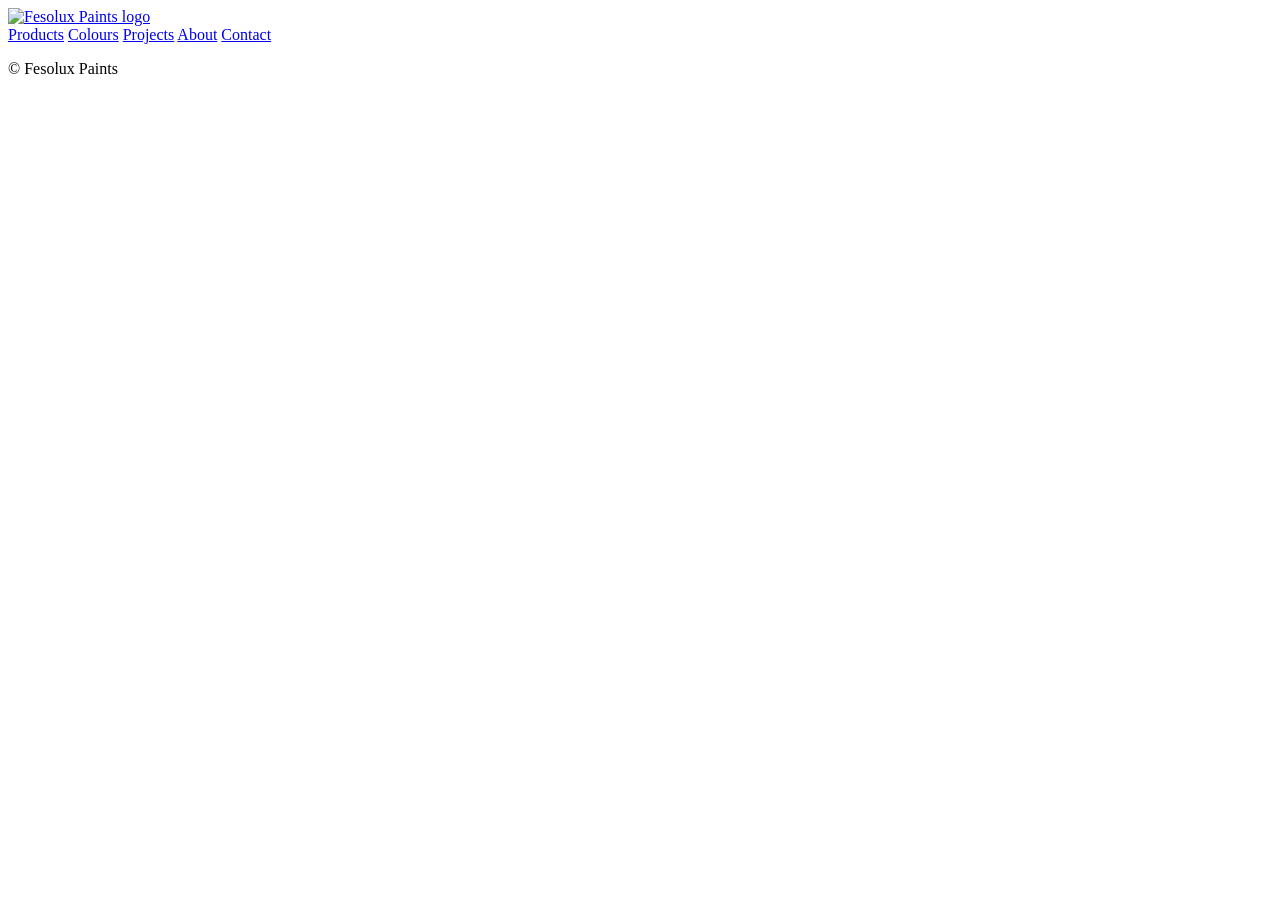
==== index.html @ 286bf2df "chore: initialize website entry point" ====
<!doctype html>
<html lang="en">
<head>
  <meta charset="utf-8">
  <meta name="viewport" content="width=device-width, initial-scale=1">
  <meta name="description" content="Professional paint manufacturing and business website.">
  <title>Fesolux Paints</title>
  <link rel="stylesheet" href="css/style.css">
  <link rel="stylesheet" href="css/responsive.css">
</head>
<body>
  <header class="site-header" id="site-header">
    <a class="site-header__brand" href="index.html" aria-label="Fesolux Paints home">
      <img class="site-header__logo" src="images/logo/logo.png" alt="Fesolux Paints logo">
    </a>

    <nav class="site-header__navigation" aria-label="Primary navigation">
      <a class="site-header__link" href="pages/products.html">Products</a>
      <a class="site-header__link" href="pages/colours.html">Colours</a>
      <a class="site-header__link" href="pages/projects.html">Projects</a>
      <a class="site-header__link" href="pages/about.html">About</a>
      <a class="site-header__link" href="pages/contact.html">Contact</a>
    </nav>
  </header>

  <main id="main-content">
    <!-- Homepage content will be added in a later phase. -->
  </main>

  <footer class="site-footer">
    <p class="site-footer__text">&copy; <span id="current-year"></span> Fesolux Paints</p>
  </footer>

  <script src="js/main.js" defer></script>
</body>
</html>
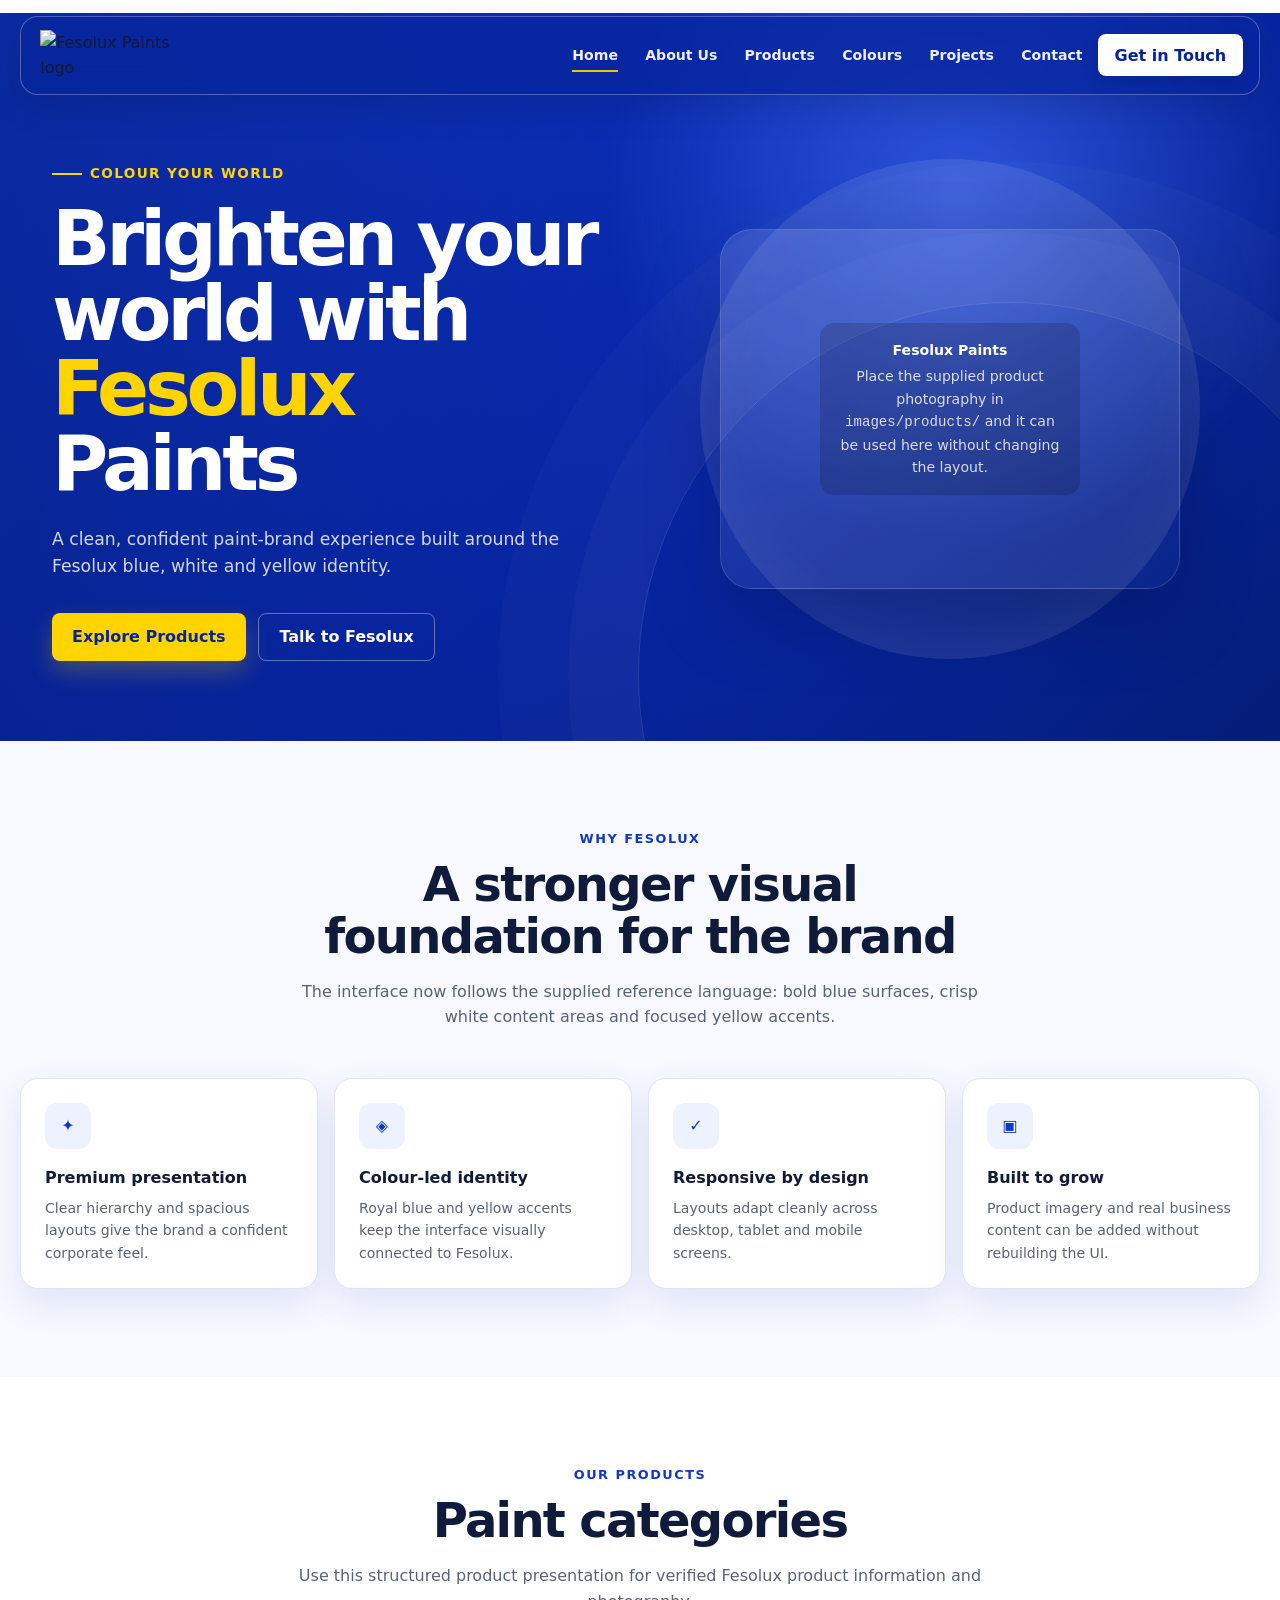
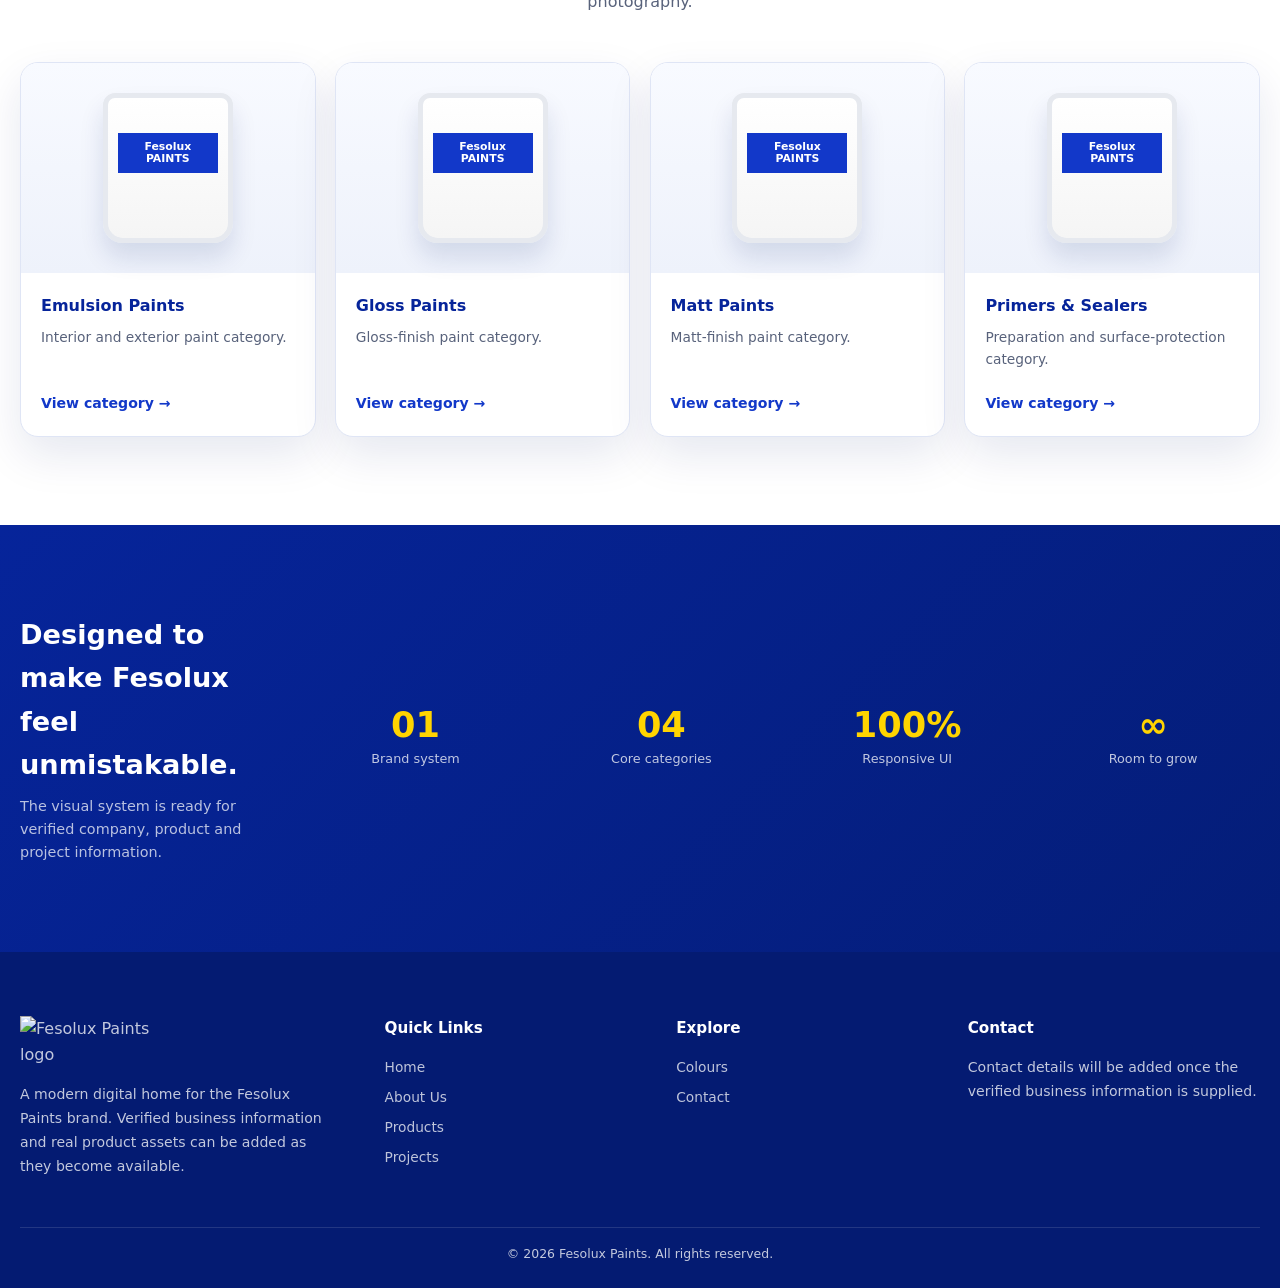
==== commit 57bd9dee: "feat: redesign Fesolux homepage" ====
--- a/index.html
+++ b/index.html
@@ -3,34 +3,102 @@
 <head>
   <meta charset="utf-8">
   <meta name="viewport" content="width=device-width, initial-scale=1">
-  <meta name="description" content="Professional paint manufacturing and business website.">
-  <title>Fesolux Paints</title>
+  <meta name="description" content="Fesolux Paints — professional paint products and colour solutions.">
+  <title>Fesolux Paints | Premium Paints</title>
   <link rel="stylesheet" href="css/style.css">
   <link rel="stylesheet" href="css/responsive.css">
 </head>
 <body>
-  <header class="site-header" id="site-header">
+  <header class="site-header">
     <a class="site-header__brand" href="index.html" aria-label="Fesolux Paints home">
       <img class="site-header__logo" src="images/logo/logo.png" alt="Fesolux Paints logo">
     </a>
-
-    <nav class="site-header__navigation" aria-label="Primary navigation">
+    <button class="site-header__menu" type="button" aria-expanded="false" aria-controls="primary-navigation" aria-label="Open navigation">☰</button>
+    <nav class="site-header__navigation" id="primary-navigation" aria-label="Primary navigation">
+      <a class="site-header__link" href="index.html" aria-current="page">Home</a>
+      <a class="site-header__link" href="pages/about.html">About Us</a>
       <a class="site-header__link" href="pages/products.html">Products</a>
       <a class="site-header__link" href="pages/colours.html">Colours</a>
       <a class="site-header__link" href="pages/projects.html">Projects</a>
-      <a class="site-header__link" href="pages/about.html">About</a>
       <a class="site-header__link" href="pages/contact.html">Contact</a>
+      <a class="site-header__cta" href="pages/contact.html">Get in Touch</a>
     </nav>
   </header>
 
   <main id="main-content">
-    <!-- Homepage content will be added in a later phase. -->
+    <section class="hero" aria-labelledby="hero-title">
+      <div class="hero__inner">
+        <div>
+          <p class="hero__eyebrow">Colour your world</p>
+          <h1 class="hero__title" id="hero-title">Brighten your world with <strong>Fesolux</strong> Paints</h1>
+          <p class="hero__copy">A clean, confident paint-brand experience built around the Fesolux blue, white and yellow identity.</p>
+          <div class="hero__actions">
+            <a class="button button--primary" href="pages/products.html">Explore Products</a>
+            <a class="button button--outline" href="pages/contact.html">Talk to Fesolux</a>
+          </div>
+        </div>
+        <div class="hero__visual" aria-label="Fesolux product visual area">
+          <div class="hero__visual-card">
+            <div class="hero__asset-note"><strong>Fesolux Paints</strong>Place the supplied product photography in <code>images/products/</code> and it can be used here without changing the layout.</div>
+          </div>
+        </div>
+      </div>
+    </section>
+
+    <section class="section section--soft" aria-labelledby="benefits-title">
+      <div class="section__inner">
+        <div class="section__header">
+          <p class="section__eyebrow">Why Fesolux</p>
+          <h2 class="section__title" id="benefits-title">A stronger visual foundation for the brand</h2>
+          <p class="section__copy">The interface now follows the supplied reference language: bold blue surfaces, crisp white content areas and focused yellow accents.</p>
+        </div>
+        <div class="feature-grid">
+          <article class="feature-card"><div class="feature-card__icon">✦</div><h3 class="feature-card__title">Premium presentation</h3><p class="feature-card__text">Clear hierarchy and spacious layouts give the brand a confident corporate feel.</p></article>
+          <article class="feature-card"><div class="feature-card__icon">◈</div><h3 class="feature-card__title">Colour-led identity</h3><p class="feature-card__text">Royal blue and yellow accents keep the interface visually connected to Fesolux.</p></article>
+          <article class="feature-card"><div class="feature-card__icon">✓</div><h3 class="feature-card__title">Responsive by design</h3><p class="feature-card__text">Layouts adapt cleanly across desktop, tablet and mobile screens.</p></article>
+          <article class="feature-card"><div class="feature-card__icon">▣</div><h3 class="feature-card__title">Built to grow</h3><p class="feature-card__text">Product imagery and real business content can be added without rebuilding the UI.</p></article>
+        </div>
+      </div>
+    </section>
+
+    <section class="section" aria-labelledby="products-title">
+      <div class="section__inner">
+        <div class="section__header">
+          <p class="section__eyebrow">Our products</p>
+          <h2 class="section__title" id="products-title">Paint categories</h2>
+          <p class="section__copy">Use this structured product presentation for verified Fesolux product information and photography.</p>
+        </div>
+        <div class="product-grid">
+          <article class="product-card"><div class="product-card__media"><div class="product-card__visual" aria-hidden="true"></div></div><div class="product-card__body"><h3 class="product-card__title">Emulsion Paints</h3><p class="product-card__text">Interior and exterior paint category.</p><a class="product-card__link" href="pages/products.html">View category →</a></div></article>
+          <article class="product-card"><div class="product-card__media"><div class="product-card__visual" aria-hidden="true"></div></div><div class="product-card__body"><h3 class="product-card__title">Gloss Paints</h3><p class="product-card__text">Gloss-finish paint category.</p><a class="product-card__link" href="pages/products.html">View category →</a></div></article>
+          <article class="product-card"><div class="product-card__media"><div class="product-card__visual" aria-hidden="true"></div></div><div class="product-card__body"><h3 class="product-card__title">Matt Paints</h3><p class="product-card__text">Matt-finish paint category.</p><a class="product-card__link" href="pages/products.html">View category →</a></div></article>
+          <article class="product-card"><div class="product-card__media"><div class="product-card__visual" aria-hidden="true"></div></div><div class="product-card__body"><h3 class="product-card__title">Primers &amp; Sealers</h3><p class="product-card__text">Preparation and surface-protection category.</p><a class="product-card__link" href="pages/products.html">View category →</a></div></article>
+        </div>
+      </div>
+    </section>
+
+    <section class="section section--blue" aria-labelledby="confidence-title">
+      <div class="section__inner stats">
+        <div class="stats__intro"><h2 id="confidence-title">Designed to make Fesolux feel unmistakable.</h2><p>The visual system is ready for verified company, product and project information.</p></div>
+        <div class="stat"><span class="stat__number">01</span><span class="stat__label">Brand system</span></div>
+        <div class="stat"><span class="stat__number">04</span><span class="stat__label">Core categories</span></div>
+        <div class="stat"><span class="stat__number">100%</span><span class="stat__label">Responsive UI</span></div>
+        <div class="stat"><span class="stat__number">∞</span><span class="stat__label">Room to grow</span></div>
+      </div>
+    </section>
   </main>
 
   <footer class="site-footer">
-    <p class="site-footer__text">&copy; <span id="current-year"></span> Fesolux Paints</p>
+    <div class="site-footer__inner">
+      <div class="site-footer__grid">
+        <div><img class="site-footer__logo" src="images/logo/logo.png" alt="Fesolux Paints logo"><p class="site-footer__text">A modern digital home for the Fesolux Paints brand. Verified business information and real product assets can be added as they become available.</p></div>
+        <div><h2 class="site-footer__title">Quick Links</h2><div class="site-footer__links"><a class="site-footer__link" href="index.html">Home</a><a class="site-footer__link" href="pages/about.html">About Us</a><a class="site-footer__link" href="pages/products.html">Products</a><a class="site-footer__link" href="pages/projects.html">Projects</a></div></div>
+        <div><h2 class="site-footer__title">Explore</h2><div class="site-footer__links"><a class="site-footer__link" href="pages/colours.html">Colours</a><a class="site-footer__link" href="pages/contact.html">Contact</a></div></div>
+        <div><h2 class="site-footer__title">Contact</h2><p class="site-footer__text">Contact details will be added once the verified business information is supplied.</p></div>
+      </div>
+      <div class="site-footer__bottom">&copy; <span id="current-year"></span> Fesolux Paints. All rights reserved.</div>
+    </div>
   </footer>
-
   <script src="js/main.js" defer></script>
 </body>
 </html>
--- a/css/style.css
+++ b/css/style.css
@@ -0,0 +1,152 @@
+:root {
+  --color-primary: #1238c9;
+  --color-primary-deep: #06249a;
+  --color-primary-dark: #041d78;
+  --color-accent: #ffd400;
+  --color-white: #ffffff;
+  --color-surface: #f7f9ff;
+  --color-surface-alt: #eef2ff;
+  --color-text: #101a3a;
+  --color-text-soft: #58627b;
+  --color-border: #dfe5f5;
+  --shadow-soft: 0 14px 36px rgba(6, 36, 154, 0.10);
+  --shadow-card: 0 18px 45px rgba(10, 31, 105, 0.10);
+  --radius-sm: 10px;
+  --radius-md: 18px;
+  --radius-lg: 28px;
+  --content-width: 1240px;
+  --font-family-base: Inter, ui-sans-serif, system-ui, -apple-system, BlinkMacSystemFont, "Segoe UI", sans-serif;
+}
+
+* { box-sizing: border-box; }
+html { scroll-behavior: smooth; }
+body { min-height: 100vh; margin: 0; color: var(--color-text); background: var(--color-white); font-family: var(--font-family-base); line-height: 1.6; }
+a { color: inherit; }
+button, a { -webkit-tap-highlight-color: transparent; }
+img { display: block; max-width: 100%; height: auto; }
+
+.site-header {
+  position: relative;
+  z-index: 20;
+  display: flex;
+  align-items: center;
+  justify-content: space-between;
+  gap: 2rem;
+  width: min(100% - 2rem, var(--content-width));
+  margin: 1rem auto 0;
+  padding: .8rem 1rem .8rem 1.2rem;
+  border: 1px solid rgba(255,255,255,.28);
+  border-radius: 18px;
+  background: rgba(7, 36, 156, .72);
+  box-shadow: 0 12px 35px rgba(0,0,0,.12);
+  backdrop-filter: blur(14px);
+}
+.site-header__brand { display: inline-flex; align-items: center; text-decoration: none; }
+.site-header__logo { width: auto; max-width: 142px; max-height: 58px; object-fit: contain; }
+.site-header__navigation { display: flex; align-items: center; justify-content: flex-end; gap: .2rem; }
+.site-header__link { position: relative; padding: .65rem .75rem; color: var(--color-white); font-size: .88rem; font-weight: 600; text-decoration: none; opacity: .92; }
+.site-header__link::after { content: ""; position: absolute; left: .75rem; right: .75rem; bottom: .3rem; height: 2px; transform: scaleX(0); transform-origin: center; background: var(--color-accent); transition: transform .2s ease; }
+.site-header__link:hover::after, .site-header__link:focus-visible::after, .site-header__link[aria-current="page"]::after { transform: scaleX(1); }
+.site-header__link:hover, .site-header__link:focus-visible { color: var(--color-white); opacity: 1; }
+.site-header__cta { display: inline-flex; align-items: center; justify-content: center; min-height: 42px; padding: 0 1.05rem; border-radius: 8px; color: var(--color-primary-deep); background: var(--color-white); font-weight: 800; text-decoration: none; box-shadow: 0 6px 18px rgba(0,0,0,.10); }
+.site-header__menu { display: none; border: 0; background: transparent; color: var(--color-white); font-size: 1.7rem; cursor: pointer; }
+
+.hero {
+  position: relative;
+  min-height: 690px;
+  margin-top: -82px;
+  overflow: hidden;
+  color: var(--color-white);
+  background: radial-gradient(circle at 75% 25%, rgba(75,120,255,.55), transparent 32%), linear-gradient(135deg, #123bd2 0%, #0827aa 55%, #041d78 100%);
+}
+.hero::before { content: ""; position: absolute; inset: 0; background: linear-gradient(90deg, rgba(2,22,102,.45), transparent 60%); pointer-events: none; }
+.hero::after { content: ""; position: absolute; right: -8%; bottom: -42%; width: 58%; aspect-ratio: 1; border: 1px solid rgba(255,255,255,.12); border-radius: 50%; box-shadow: 0 0 0 70px rgba(255,255,255,.025), 0 0 0 140px rgba(255,255,255,.02); }
+.hero__inner { position: relative; z-index: 1; display: grid; grid-template-columns: 1fr 1fr; align-items: center; gap: 4rem; width: min(100% - 2rem, var(--content-width)); min-height: 690px; margin: 0 auto; padding: 9rem 2rem 5rem; }
+.hero__eyebrow { display: inline-flex; align-items: center; gap: .5rem; margin: 0 0 1rem; color: var(--color-accent); font-size: .85rem; font-weight: 800; letter-spacing: .1em; text-transform: uppercase; }
+.hero__eyebrow::before { content: ""; width: 30px; height: 2px; background: var(--color-accent); }
+.hero__title { max-width: 650px; margin: 0; font-size: clamp(3rem, 6vw, 5.4rem); line-height: .98; letter-spacing: -.055em; }
+.hero__title strong { color: var(--color-accent); }
+.hero__copy { max-width: 560px; margin: 1.5rem 0 0; color: rgba(255,255,255,.82); font-size: 1.08rem; }
+.hero__actions { display: flex; flex-wrap: wrap; gap: .8rem; margin-top: 2rem; }
+.hero__visual { position: relative; min-height: 430px; display: grid; place-items: center; }
+.hero__visual::before { content: ""; position: absolute; width: min(100%, 500px); aspect-ratio: 1; border-radius: 50%; background: rgba(255,255,255,.07); box-shadow: inset 0 0 80px rgba(255,255,255,.05); }
+.hero__visual-card { position: relative; width: min(100%, 460px); min-height: 360px; display: grid; place-items: center; padding: 2rem; border: 1px solid rgba(255,255,255,.15); border-radius: 32px; background: linear-gradient(145deg, rgba(255,255,255,.12), rgba(255,255,255,.025)); box-shadow: 0 30px 80px rgba(0,0,0,.18); }
+.hero__asset-note { max-width: 260px; padding: 1rem 1.2rem; border-radius: 14px; color: rgba(255,255,255,.82); background: rgba(0,0,0,.16); font-size: .88rem; text-align: center; }
+.hero__asset-note strong { display: block; margin-bottom: .25rem; color: var(--color-white); }
+
+.button { display: inline-flex; align-items: center; justify-content: center; gap: .5rem; min-height: 48px; padding: 0 1.25rem; border: 0; border-radius: 8px; font: inherit; font-weight: 800; text-decoration: none; cursor: pointer; transition: transform .2s ease, box-shadow .2s ease, background .2s ease; }
+.button:hover, .button:focus-visible { transform: translateY(-2px); }
+.button--primary { color: var(--color-primary-deep); background: var(--color-accent); box-shadow: 0 10px 25px rgba(255,212,0,.24); }
+.button--light { color: var(--color-primary-deep); background: var(--color-white); }
+.button--outline { border: 1px solid rgba(255,255,255,.35); color: var(--color-white); background: transparent; }
+
+.section { padding: 5.5rem 1rem; }
+.section--soft { background: var(--color-surface); }
+.section--blue { color: var(--color-white); background: linear-gradient(135deg, var(--color-primary-deep), var(--color-primary-dark)); }
+.section__inner { width: min(100%, var(--content-width)); margin: 0 auto; }
+.section__header { max-width: 720px; margin: 0 auto 3rem; text-align: center; }
+.section__eyebrow { margin: 0 0 .6rem; color: var(--color-primary); font-size: .8rem; font-weight: 900; letter-spacing: .12em; text-transform: uppercase; }
+.section--blue .section__eyebrow { color: var(--color-accent); }
+.section__title { margin: 0; color: inherit; font-size: clamp(2rem, 4vw, 3rem); line-height: 1.08; letter-spacing: -.035em; }
+.section__copy { margin: 1rem auto 0; color: var(--color-text-soft); }
+.section--blue .section__copy { color: rgba(255,255,255,.74); }
+
+.feature-grid { display: grid; grid-template-columns: repeat(4, 1fr); gap: 1rem; }
+.feature-card { padding: 1.5rem; border: 1px solid var(--color-border); border-radius: var(--radius-md); background: var(--color-white); box-shadow: var(--shadow-soft); }
+.feature-card__icon { display: grid; place-items: center; width: 46px; height: 46px; margin-bottom: 1rem; border-radius: 12px; color: var(--color-primary); background: var(--color-surface-alt); font-weight: 900; }
+.feature-card__title { margin: 0; font-size: 1rem; }
+.feature-card__text { margin: .4rem 0 0; color: var(--color-text-soft); font-size: .88rem; }
+
+.product-grid { display: grid; grid-template-columns: repeat(4, 1fr); gap: 1.2rem; }
+.product-card { overflow: hidden; border: 1px solid var(--color-border); border-radius: var(--radius-md); background: var(--color-white); box-shadow: var(--shadow-card); transition: transform .2s ease, box-shadow .2s ease; }
+.product-card:hover { transform: translateY(-5px); box-shadow: 0 24px 55px rgba(10,31,105,.15); }
+.product-card__media { min-height: 210px; display: grid; place-items: center; padding: 1.5rem; background: linear-gradient(180deg, #f8faff, #eef2fb); }
+.product-card__visual { width: 130px; height: 150px; border: 5px solid #e6e9ef; border-radius: 12px 12px 20px 20px; background: linear-gradient(#fff, #f5f5f5); box-shadow: 0 15px 25px rgba(10,31,105,.12); position: relative; }
+.product-card__visual::before { content: "Fesolux\A PAINTS"; white-space: pre; position: absolute; inset: 35px 10px auto; padding: .5rem .2rem; color: var(--color-white); background: var(--color-primary); font-size: .68rem; font-weight: 900; line-height: 1.1; text-align: center; }
+.product-card__body { padding: 1.25rem; }
+.product-card__title { margin: 0; color: var(--color-primary-deep); font-size: 1rem; }
+.product-card__text { min-height: 48px; margin: .45rem 0 1rem; color: var(--color-text-soft); font-size: .86rem; }
+.product-card__link { color: var(--color-primary); font-weight: 800; font-size: .88rem; text-decoration: none; }
+
+.stats { display: grid; grid-template-columns: 1.2fr repeat(4, 1fr); align-items: center; gap: 2rem; }
+.stats__intro h2 { margin: 0; font-size: 1.7rem; }
+.stats__intro p { margin: .5rem 0 0; color: rgba(255,255,255,.72); font-size: .9rem; }
+.stat { text-align: center; }
+.stat__number { display: block; color: var(--color-accent); font-size: 2.2rem; font-weight: 900; line-height: 1; }
+.stat__label { display: block; margin-top: .45rem; color: rgba(255,255,255,.75); font-size: .8rem; }
+
+.page-hero { padding: 10rem 1rem 4rem; margin-top: -82px; color: var(--color-white); background: linear-gradient(135deg, #123bd2, #06249a); }
+.page-hero__inner { width: min(100%, var(--content-width)); margin: 0 auto; }
+.page-hero__title { margin: 0; font-size: clamp(2.5rem, 5vw, 4rem); letter-spacing: -.04em; }
+.breadcrumb { display: flex; gap: .5rem; margin-top: .75rem; color: rgba(255,255,255,.7); font-size: .85rem; }
+
+.content-grid { display: grid; grid-template-columns: 1.1fr .9fr; gap: 2rem; align-items: start; }
+.info-panel { padding: 2rem; border: 1px solid var(--color-border); border-radius: var(--radius-lg); background: var(--color-white); box-shadow: var(--shadow-soft); }
+.info-panel h2 { margin-top: 0; }
+.info-panel p { color: var(--color-text-soft); }
+.form-grid { display: grid; gap: 1rem; }
+.form-field { display: grid; gap: .4rem; }
+.form-field label { font-weight: 800; font-size: .88rem; }
+.form-field input, .form-field textarea { width: 100%; border: 1px solid var(--color-border); border-radius: 10px; padding: .8rem .9rem; color: var(--color-text); background: var(--color-surface); font: inherit; }
+.form-field textarea { min-height: 150px; resize: vertical; }
+
+.site-footer { padding: 4rem 1rem 1.5rem; color: rgba(255,255,255,.76); background: #041b72; }
+.site-footer__inner { width: min(100%, var(--content-width)); margin: 0 auto; }
+.site-footer__grid { display: grid; grid-template-columns: 1.3fr 1fr 1fr 1.2fr; gap: 3rem; }
+.site-footer__logo { width: auto; max-width: 150px; margin-bottom: 1rem; }
+.site-footer__text { margin: 0; font-size: .88rem; line-height: 1.7; }
+.site-footer__title { margin: 0 0 1rem; color: var(--color-white); font-size: .95rem; }
+.site-footer__links { display: grid; gap: .5rem; }
+.site-footer__link { color: rgba(255,255,255,.74); font-size: .86rem; text-decoration: none; }
+.site-footer__link:hover { color: var(--color-accent); }
+.site-footer__bottom { margin-top: 3rem; padding-top: 1rem; border-top: 1px solid rgba(255,255,255,.12); font-size: .78rem; text-align: center; }
+
+#main-content { min-height: 0; }
+
+@media (max-width: 1024px) {
+  .hero__inner { grid-template-columns: 1fr .85fr; gap: 2rem; }
+  .feature-grid, .product-grid { grid-template-columns: repeat(2, 1fr); }
+  .stats { grid-template-columns: repeat(2, 1fr); }
+  .stats__intro { grid-column: 1 / -1; text-align: center; }
+  .site-footer__grid { grid-template-columns: repeat(2, 1fr); }
+}
--- a/css/responsive.css
+++ b/css/responsive.css
@@ -0,0 +1,29 @@
+@media (max-width: 768px) {
+  .site-header { margin-top: .7rem; padding: .7rem .8rem; }
+  .site-header__menu { display: inline-flex; align-items: center; justify-content: center; }
+  .site-header__navigation { position: absolute; top: calc(100% + .5rem); left: 0; right: 0; display: none; flex-direction: column; align-items: stretch; padding: .6rem; border: 1px solid rgba(255,255,255,.18); border-radius: 14px; background: #07279f; box-shadow: 0 18px 35px rgba(0,0,0,.2); }
+  .site-header__navigation.is-open { display: flex; }
+  .site-header__link, .site-header__cta { width: 100%; text-align: center; }
+  .site-header__cta { margin-top: .2rem; }
+  .hero { min-height: auto; margin-top: -70px; }
+  .hero__inner { grid-template-columns: 1fr; min-height: auto; padding: 8rem 1rem 4rem; text-align: center; }
+  .hero__eyebrow { justify-content: center; }
+  .hero__copy { margin-inline: auto; }
+  .hero__actions { justify-content: center; }
+  .hero__visual { min-height: 300px; }
+  .hero__visual-card { min-height: 280px; }
+  .section { padding-block: 4rem; }
+  .feature-grid, .product-grid { grid-template-columns: 1fr; }
+  .content-grid { grid-template-columns: 1fr; }
+  .page-hero { margin-top: -70px; padding: 8rem 1rem 3rem; }
+  .site-footer__grid { grid-template-columns: 1fr; gap: 2rem; }
+}
+
+@media (max-width: 480px) {
+  .site-header__logo { max-width: 120px; max-height: 48px; }
+  .hero__title { font-size: clamp(2.5rem, 13vw, 3.5rem); }
+  .hero__actions .button { width: 100%; }
+  .stats { grid-template-columns: 1fr 1fr; gap: 1.4rem .5rem; }
+  .stat__number { font-size: 1.8rem; }
+  .info-panel { padding: 1.25rem; }
+}
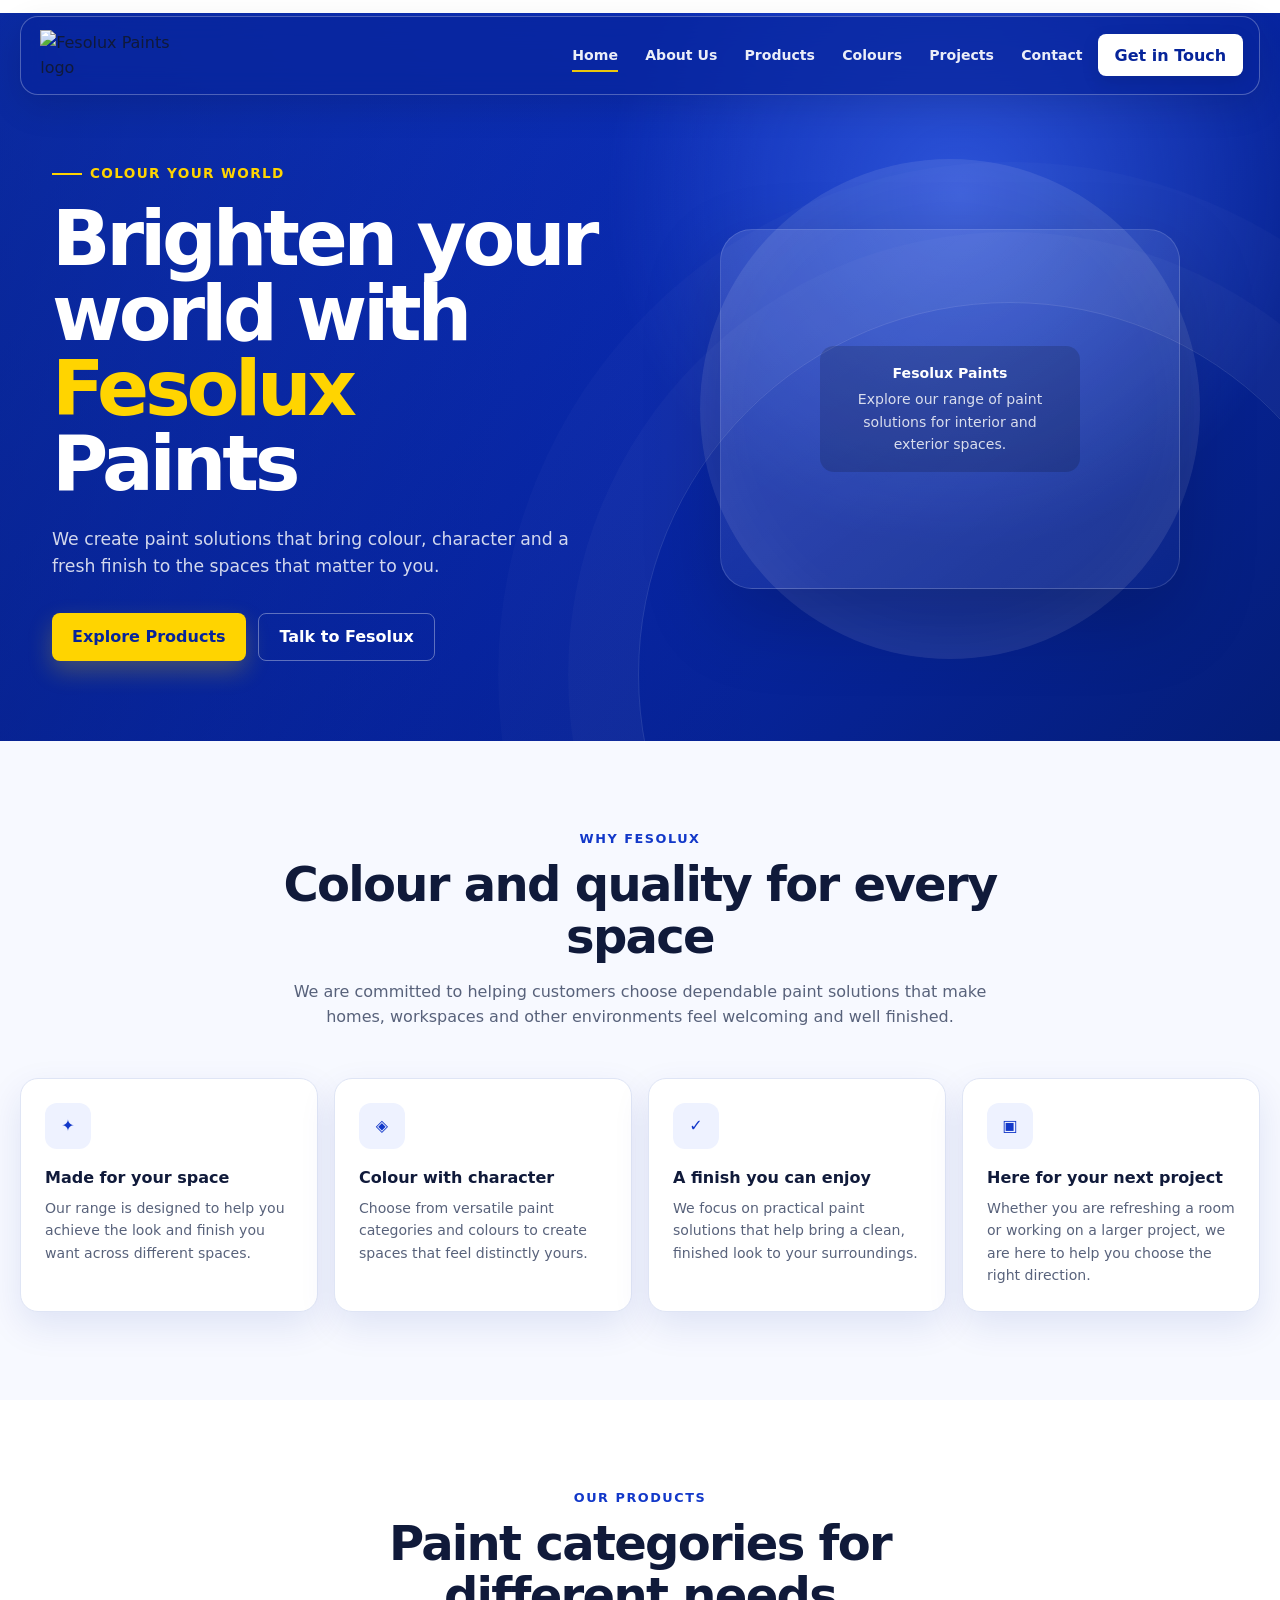
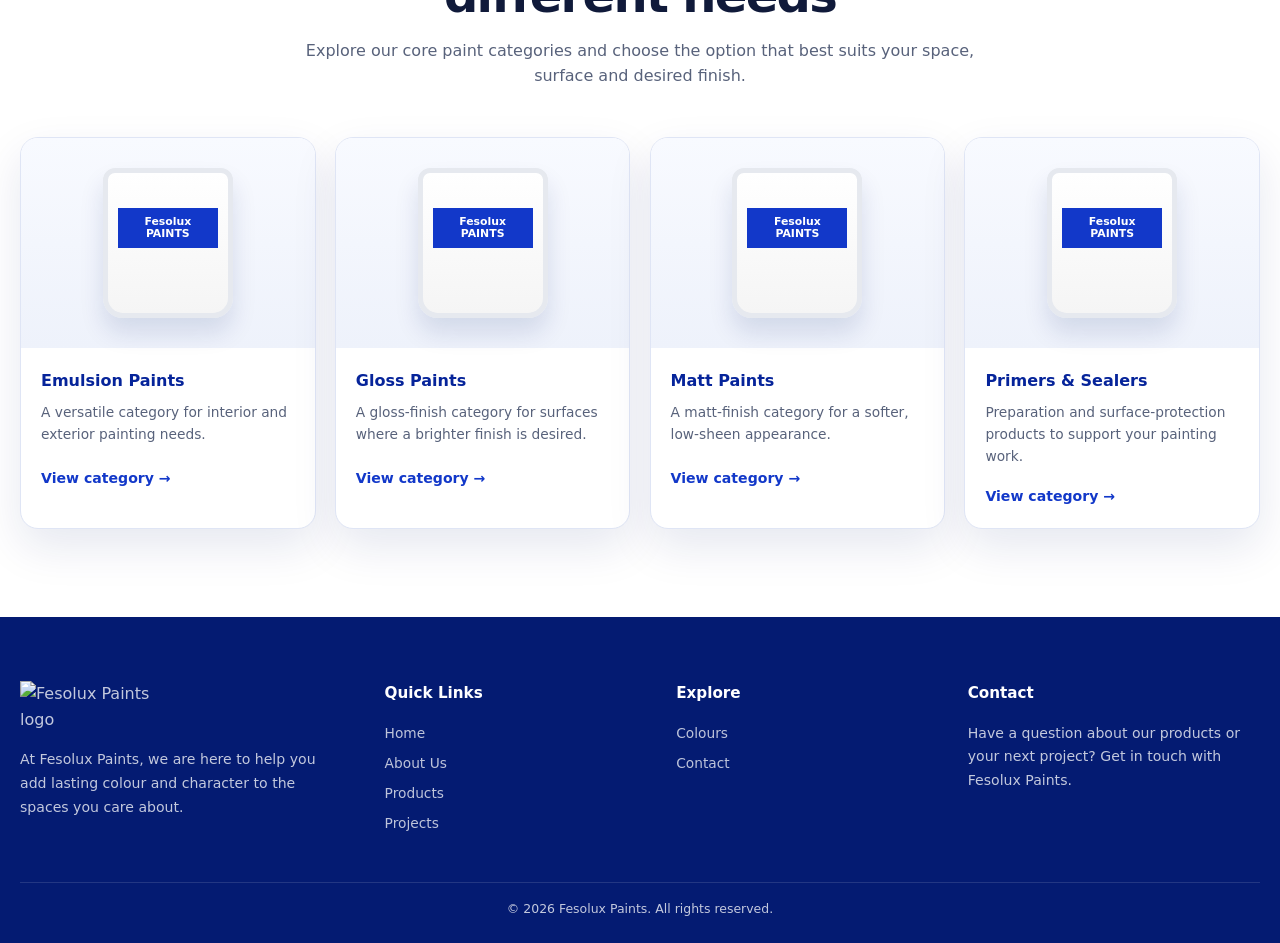
==== commit e984b8e3: "Rewrite Fesolux customer-facing copy" ====
--- a/index.html
+++ b/index.html
@@ -31,7 +31,7 @@
         <div>
           <p class="hero__eyebrow">Colour your world</p>
           <h1 class="hero__title" id="hero-title">Brighten your world with <strong>Fesolux</strong> Paints</h1>
-          <p class="hero__copy">A clean, confident paint-brand experience built around the Fesolux blue, white and yellow identity.</p>
+          <p class="hero__copy">We create paint solutions that bring colour, character and a fresh finish to the spaces that matter to you.</p>
           <div class="hero__actions">
             <a class="button button--primary" href="pages/products.html">Explore Products</a>
             <a class="button button--outline" href="pages/contact.html">Talk to Fesolux</a>
@@ -39,7 +39,7 @@
         </div>
         <div class="hero__visual" aria-label="Fesolux product visual area">
           <div class="hero__visual-card">
-            <div class="hero__asset-note"><strong>Fesolux Paints</strong>Place the supplied product photography in <code>images/products/</code> and it can be used here without changing the layout.</div>
+            <div class="hero__asset-note"><strong>Fesolux Paints</strong>Explore our range of paint solutions for interior and exterior spaces.</div>
           </div>
         </div>
       </div>
@@ -49,14 +49,14 @@
       <div class="section__inner">
         <div class="section__header">
           <p class="section__eyebrow">Why Fesolux</p>
-          <h2 class="section__title" id="benefits-title">A stronger visual foundation for the brand</h2>
-          <p class="section__copy">The interface now follows the supplied reference language: bold blue surfaces, crisp white content areas and focused yellow accents.</p>
+          <h2 class="section__title" id="benefits-title">Colour and quality for every space</h2>
+          <p class="section__copy">We are committed to helping customers choose dependable paint solutions that make homes, workspaces and other environments feel welcoming and well finished.</p>
         </div>
         <div class="feature-grid">
-          <article class="feature-card"><div class="feature-card__icon">✦</div><h3 class="feature-card__title">Premium presentation</h3><p class="feature-card__text">Clear hierarchy and spacious layouts give the brand a confident corporate feel.</p></article>
-          <article class="feature-card"><div class="feature-card__icon">◈</div><h3 class="feature-card__title">Colour-led identity</h3><p class="feature-card__text">Royal blue and yellow accents keep the interface visually connected to Fesolux.</p></article>
-          <article class="feature-card"><div class="feature-card__icon">✓</div><h3 class="feature-card__title">Responsive by design</h3><p class="feature-card__text">Layouts adapt cleanly across desktop, tablet and mobile screens.</p></article>
-          <article class="feature-card"><div class="feature-card__icon">▣</div><h3 class="feature-card__title">Built to grow</h3><p class="feature-card__text">Product imagery and real business content can be added without rebuilding the UI.</p></article>
+          <article class="feature-card"><div class="feature-card__icon">✦</div><h3 class="feature-card__title">Made for your space</h3><p class="feature-card__text">Our range is designed to help you achieve the look and finish you want across different spaces.</p></article>
+          <article class="feature-card"><div class="feature-card__icon">◈</div><h3 class="feature-card__title">Colour with character</h3><p class="feature-card__text">Choose from versatile paint categories and colours to create spaces that feel distinctly yours.</p></article>
+          <article class="feature-card"><div class="feature-card__icon">✓</div><h3 class="feature-card__title">A finish you can enjoy</h3><p class="feature-card__text">We focus on practical paint solutions that help bring a clean, finished look to your surroundings.</p></article>
+          <article class="feature-card"><div class="feature-card__icon">▣</div><h3 class="feature-card__title">Here for your next project</h3><p class="feature-card__text">Whether you are refreshing a room or working on a larger project, we are here to help you choose the right direction.</p></article>
         </div>
       </div>
     </section>
@@ -65,25 +65,15 @@
       <div class="section__inner">
         <div class="section__header">
           <p class="section__eyebrow">Our products</p>
-          <h2 class="section__title" id="products-title">Paint categories</h2>
-          <p class="section__copy">Use this structured product presentation for verified Fesolux product information and photography.</p>
+          <h2 class="section__title" id="products-title">Paint categories for different needs</h2>
+          <p class="section__copy">Explore our core paint categories and choose the option that best suits your space, surface and desired finish.</p>
         </div>
         <div class="product-grid">
-          <article class="product-card"><div class="product-card__media"><div class="product-card__visual" aria-hidden="true"></div></div><div class="product-card__body"><h3 class="product-card__title">Emulsion Paints</h3><p class="product-card__text">Interior and exterior paint category.</p><a class="product-card__link" href="pages/products.html">View category →</a></div></article>
-          <article class="product-card"><div class="product-card__media"><div class="product-card__visual" aria-hidden="true"></div></div><div class="product-card__body"><h3 class="product-card__title">Gloss Paints</h3><p class="product-card__text">Gloss-finish paint category.</p><a class="product-card__link" href="pages/products.html">View category →</a></div></article>
-          <article class="product-card"><div class="product-card__media"><div class="product-card__visual" aria-hidden="true"></div></div><div class="product-card__body"><h3 class="product-card__title">Matt Paints</h3><p class="product-card__text">Matt-finish paint category.</p><a class="product-card__link" href="pages/products.html">View category →</a></div></article>
-          <article class="product-card"><div class="product-card__media"><div class="product-card__visual" aria-hidden="true"></div></div><div class="product-card__body"><h3 class="product-card__title">Primers &amp; Sealers</h3><p class="product-card__text">Preparation and surface-protection category.</p><a class="product-card__link" href="pages/products.html">View category →</a></div></article>
+          <article class="product-card"><div class="product-card__media"><div class="product-card__visual" aria-hidden="true"></div></div><div class="product-card__body"><h3 class="product-card__title">Emulsion Paints</h3><p class="product-card__text">A versatile category for interior and exterior painting needs.</p><a class="product-card__link" href="pages/products.html">View category →</a></div></article>
+          <article class="product-card"><div class="product-card__media"><div class="product-card__visual" aria-hidden="true"></div></div><div class="product-card__body"><h3 class="product-card__title">Gloss Paints</h3><p class="product-card__text">A gloss-finish category for surfaces where a brighter finish is desired.</p><a class="product-card__link" href="pages/products.html">View category →</a></div></article>
+          <article class="product-card"><div class="product-card__media"><div class="product-card__visual" aria-hidden="true"></div></div><div class="product-card__body"><h3 class="product-card__title">Matt Paints</h3><p class="product-card__text">A matt-finish category for a softer, low-sheen appearance.</p><a class="product-card__link" href="pages/products.html">View category →</a></div></article>
+          <article class="product-card"><div class="product-card__media"><div class="product-card__visual" aria-hidden="true"></div></div><div class="product-card__body"><h3 class="product-card__title">Primers &amp; Sealers</h3><p class="product-card__text">Preparation and surface-protection products to support your painting work.</p><a class="product-card__link" href="pages/products.html">View category →</a></div></article>
         </div>
-      </div>
-    </section>
-
-    <section class="section section--blue" aria-labelledby="confidence-title">
-      <div class="section__inner stats">
-        <div class="stats__intro"><h2 id="confidence-title">Designed to make Fesolux feel unmistakable.</h2><p>The visual system is ready for verified company, product and project information.</p></div>
-        <div class="stat"><span class="stat__number">01</span><span class="stat__label">Brand system</span></div>
-        <div class="stat"><span class="stat__number">04</span><span class="stat__label">Core categories</span></div>
-        <div class="stat"><span class="stat__number">100%</span><span class="stat__label">Responsive UI</span></div>
-        <div class="stat"><span class="stat__number">∞</span><span class="stat__label">Room to grow</span></div>
       </div>
     </section>
   </main>
@@ -91,10 +81,10 @@
   <footer class="site-footer">
     <div class="site-footer__inner">
       <div class="site-footer__grid">
-        <div><img class="site-footer__logo" src="images/logo/logo.png" alt="Fesolux Paints logo"><p class="site-footer__text">A modern digital home for the Fesolux Paints brand. Verified business information and real product assets can be added as they become available.</p></div>
+        <div><img class="site-footer__logo" src="images/logo/logo.png" alt="Fesolux Paints logo"><p class="site-footer__text">At Fesolux Paints, we are here to help you add lasting colour and character to the spaces you care about.</p></div>
         <div><h2 class="site-footer__title">Quick Links</h2><div class="site-footer__links"><a class="site-footer__link" href="index.html">Home</a><a class="site-footer__link" href="pages/about.html">About Us</a><a class="site-footer__link" href="pages/products.html">Products</a><a class="site-footer__link" href="pages/projects.html">Projects</a></div></div>
         <div><h2 class="site-footer__title">Explore</h2><div class="site-footer__links"><a class="site-footer__link" href="pages/colours.html">Colours</a><a class="site-footer__link" href="pages/contact.html">Contact</a></div></div>
-        <div><h2 class="site-footer__title">Contact</h2><p class="site-footer__text">Contact details will be added once the verified business information is supplied.</p></div>
+        <div><h2 class="site-footer__title">Contact</h2><p class="site-footer__text">Have a question about our products or your next project? Get in touch with Fesolux Paints.</p></div>
       </div>
       <div class="site-footer__bottom">&copy; <span id="current-year"></span> Fesolux Paints. All rights reserved.</div>
     </div>
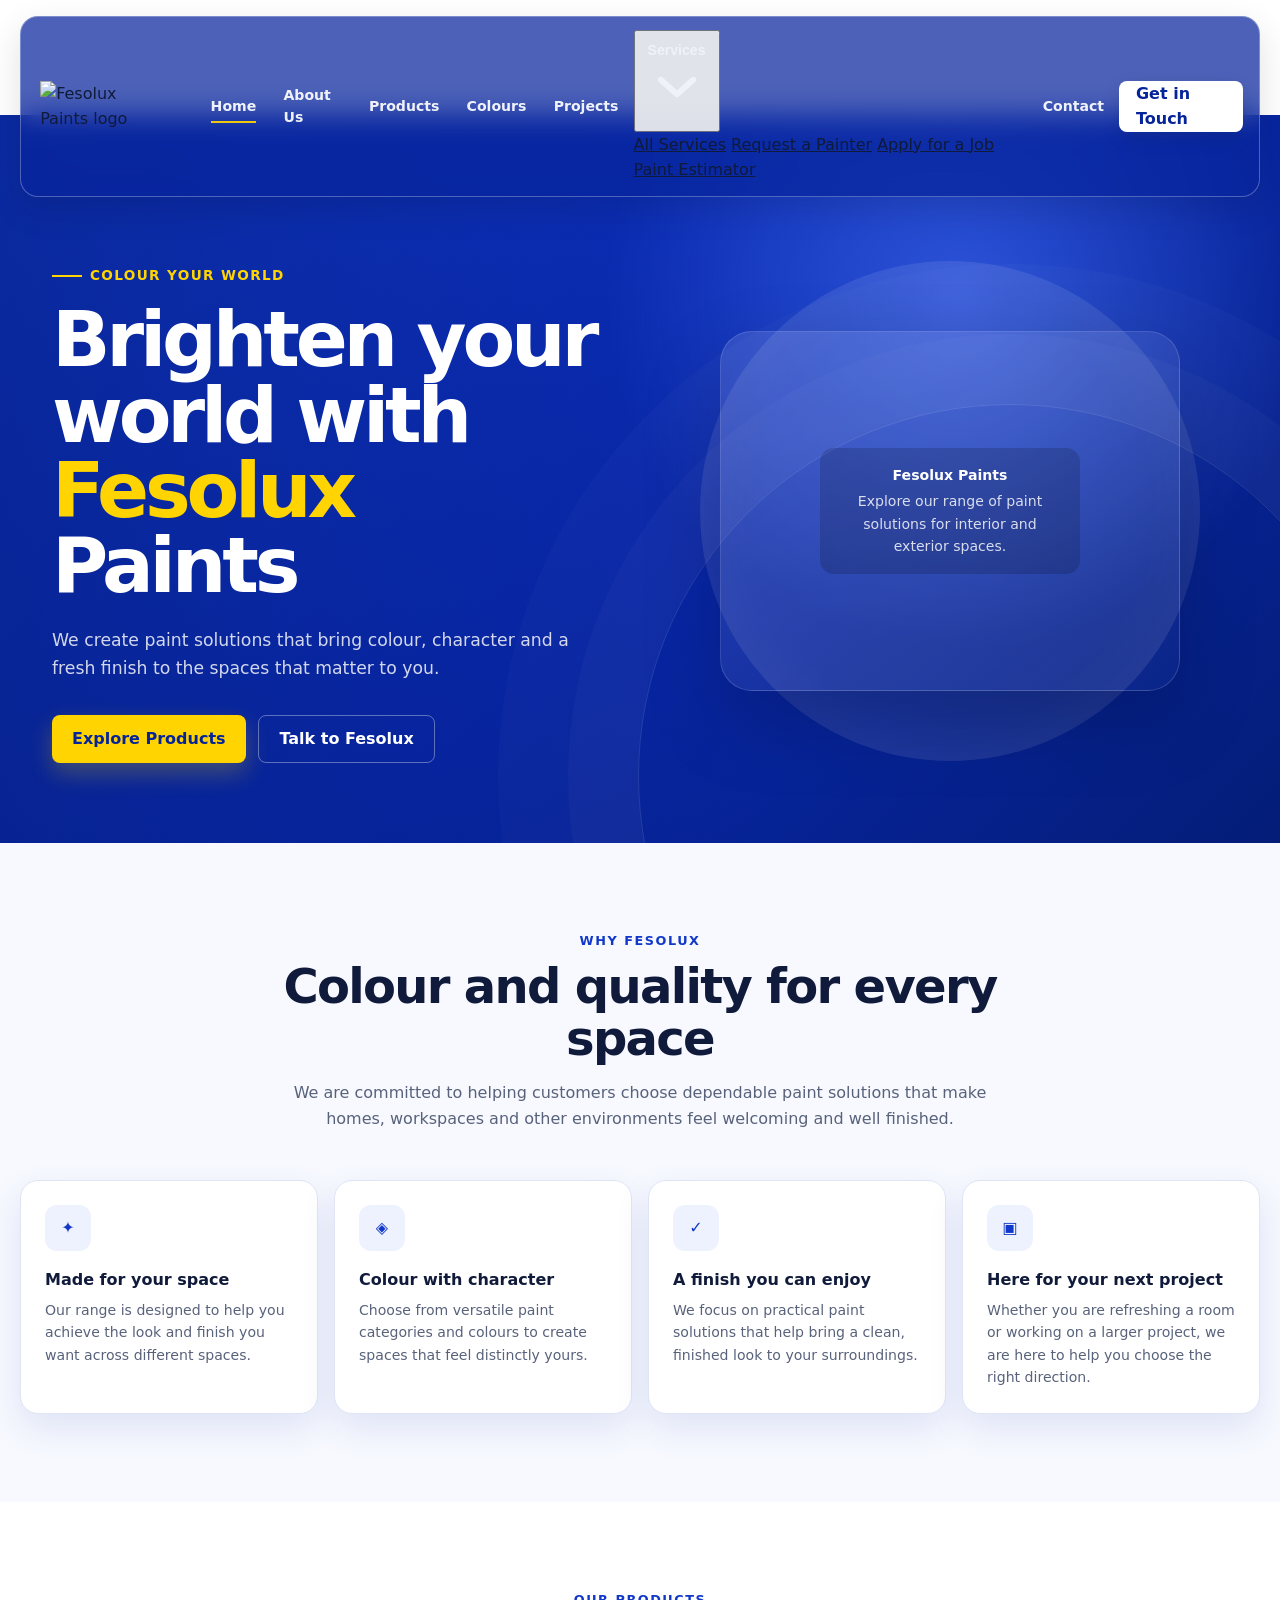
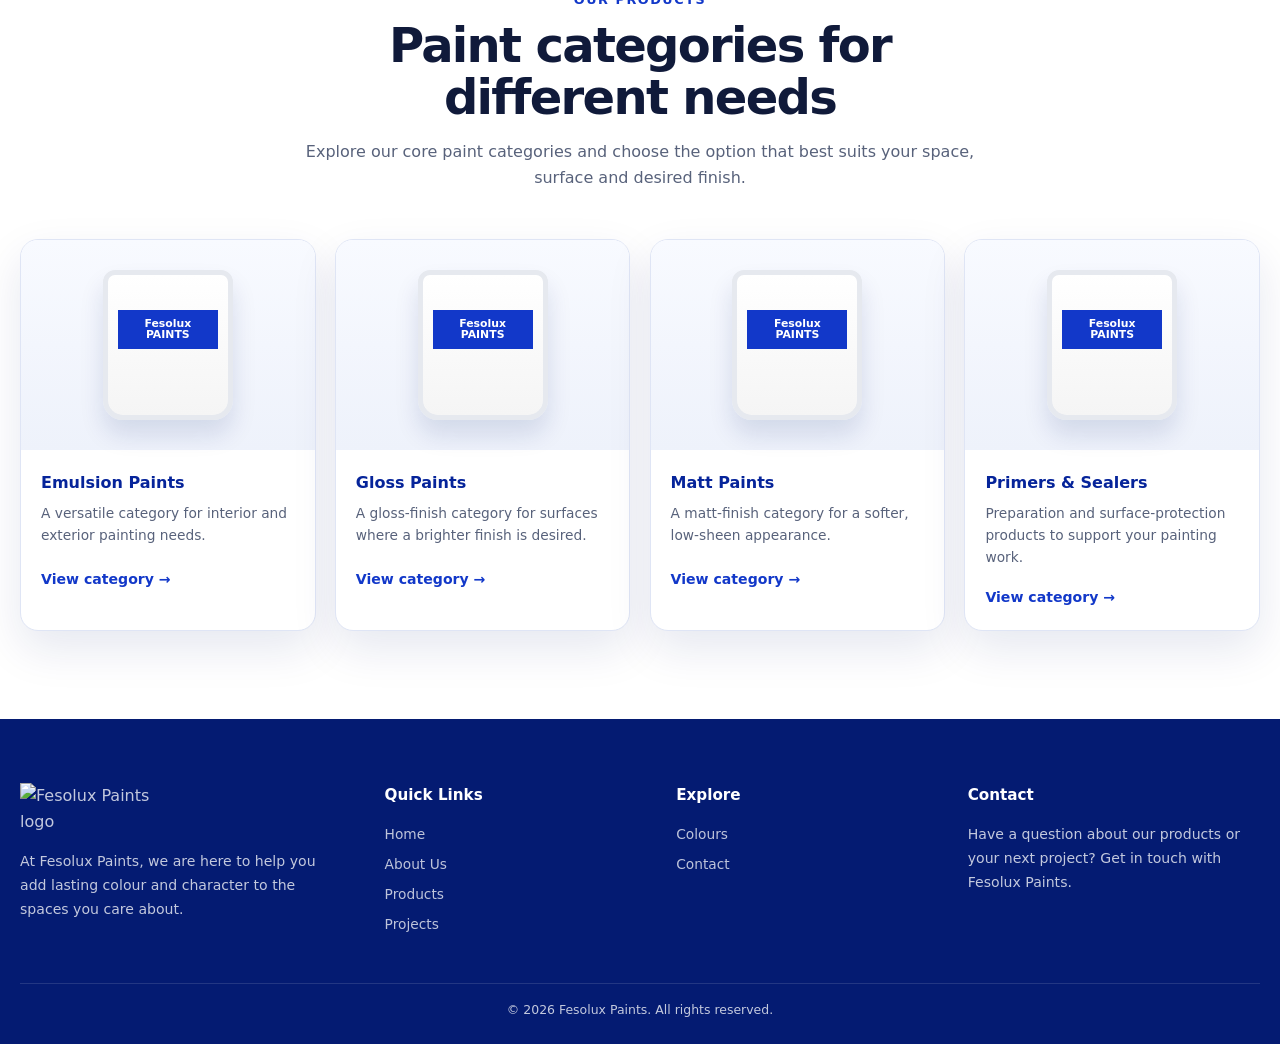
==== commit 5d78d3aa: "Add Services dropdown to site navigation" ====
--- a/index.html
+++ b/index.html
@@ -20,6 +20,15 @@
       <a class="site-header__link" href="pages/products.html">Products</a>
       <a class="site-header__link" href="pages/colours.html">Colours</a>
       <a class="site-header__link" href="pages/projects.html">Projects</a>
+      <div class="site-header__dropdown">
+  <button class="site-header__dropdown-toggle site-header__link" type="button" aria-expanded="false" aria-controls="services-navigation"><span>Services</span><svg aria-hidden="true" viewBox="0 0 16 16"><path d="m3.5 6 4.5 4 4.5-4" fill="none" stroke="currentColor" stroke-width="1.6" stroke-linecap="round" stroke-linejoin="round"></path></svg></button>
+  <div class="site-header__dropdown-menu" id="services-navigation">
+    <a class="site-header__dropdown-link" href="pages/services.html">All Services</a>
+    <a class="site-header__dropdown-link" href="pages/services.html#request-a-painter">Request a Painter</a>
+    <a class="site-header__dropdown-link" href="pages/services.html#apply-for-a-job">Apply for a Job</a>
+    <a class="site-header__dropdown-link" href="pages/services.html#paint-estimator">Paint Estimator</a>
+  </div>
+</div>
       <a class="site-header__link" href="pages/contact.html">Contact</a>
       <a class="site-header__cta" href="pages/contact.html">Get in Touch</a>
     </nav>
--- a/css/style.css
+++ b/css/style.css
@@ -27,7 +27,8 @@
 
 .site-header {
   position: relative;
-  z-index: 20;
+  z-index: 40;
+  overflow: visible;
   display: flex;
   align-items: center;
   justify-content: space-between;
@@ -49,7 +50,9 @@
 .site-header__link:hover::after, .site-header__link:focus-visible::after, .site-header__link[aria-current="page"]::after { transform: scaleX(1); }
 .site-header__link:hover, .site-header__link:focus-visible { color: var(--color-white); opacity: 1; }
 .site-header__cta { display: inline-flex; align-items: center; justify-content: center; min-height: 42px; padding: 0 1.05rem; border-radius: 8px; color: var(--color-primary-deep); background: var(--color-white); font-weight: 800; text-decoration: none; box-shadow: 0 6px 18px rgba(0,0,0,.10); }
-.site-header__menu { display: none; border: 0; background: transparent; color: var(--color-white); font-size: 1.7rem; cursor: pointer; }
+.site-header__menu { display: none; width: 44px; height: 44px; align-items: center; justify-content: center; border: 1px solid rgba(255,255,255,.28); border-radius: 10px; background: transparent; color: var(--color-white); font-size: 1.7rem; line-height: 1; cursor: pointer; }
+.site-header__menu:hover { background: rgba(255,255,255,.1); }
+.site-header__menu:focus-visible { outline: 3px solid var(--color-accent); outline-offset: 3px; }
 
 .hero {
   position: relative;
@@ -120,6 +123,47 @@
 .page-hero__title { margin: 0; font-size: clamp(2.5rem, 5vw, 4rem); letter-spacing: -.04em; }
 .breadcrumb { display: flex; gap: .5rem; margin-top: .75rem; color: rgba(255,255,255,.7); font-size: .85rem; }
 
+.catalogue-hero { padding-bottom: 3.25rem; }
+.catalogue-hero__eyebrow { margin: 0 0 .65rem; color: var(--color-accent); font-size: .8rem; font-weight: 900; letter-spacing: .14em; text-transform: uppercase; }
+.catalogue-hero__copy { max-width: 610px; margin: 1rem 0 0; color: rgba(255,255,255,.82); font-size: 1.05rem; }
+.catalogue-hero .breadcrumb { margin-top: 1.4rem; }
+.catalogue-section { padding-top: 4.5rem; }
+.catalogue-intro { display: flex; align-items: end; justify-content: space-between; gap: 2rem; margin-bottom: 1.5rem; }
+.catalogue-intro .section__title { font-size: clamp(1.8rem, 3.5vw, 2.5rem); }
+.catalogue-intro__copy { max-width: 540px; margin: 0; color: var(--color-text-soft); }
+.catalogue-layout { display: grid; grid-template-columns: minmax(170px, 205px) minmax(0, 1fr); align-items: start; gap: 1.75rem; }
+.catalogue-sidebar { position: sticky; top: 1.25rem; min-width: 0; padding: 1rem; border: 1px solid var(--color-border); border-radius: var(--radius-md); background: var(--color-white); }
+.catalogue-sidebar__title { margin: 0 0 .8rem; color: var(--color-primary-deep); font-size: .95rem; font-weight: 800; }
+.catalogue-category-nav { display: flex; flex-direction: column; gap: .4rem; }
+.catalogue-category-nav__link { display: flex; width: 100%; min-width: 0; min-height: 42px; align-items: center; justify-content: flex-start; padding: .55rem .7rem; border: 1px solid transparent; border-radius: 8px; color: var(--color-text-soft); background: transparent; font: inherit; font-size: .88rem; font-weight: 700; line-height: 1.35; text-align: left; overflow-wrap: break-word; cursor: pointer; transition: color .2s ease, background .2s ease, border-color .2s ease; }
+.catalogue-category-nav__link:hover { color: var(--color-primary-deep); background: var(--color-surface-alt); }
+.catalogue-category-nav__link.is-active { border-color: rgba(18,56,201,.15); color: var(--color-primary-deep); background: var(--color-surface-alt); }
+.catalogue-category-nav__link:focus-visible { outline: 3px solid rgba(18,56,201,.24); outline-offset: 2px; }
+.catalogue-product-grid { display: grid; grid-template-columns: repeat(4, minmax(0, 1fr)); align-items: stretch; gap: 1rem; min-width: 0; }
+.catalogue-product-card { display: flex; min-width: 0; flex-direction: column; overflow: hidden; padding: .85rem; border: 1px solid var(--color-border); border-radius: 12px; background: var(--color-white); box-shadow: var(--shadow-card); }
+.catalogue-product-card[hidden] { display: none; }
+.catalogue-product-card__media { display: grid; width: 100%; aspect-ratio: 1 / 1; min-width: 0; place-items: center; overflow: hidden; margin: 0; padding: .55rem; border-radius: 9px; background: #f0f2f5; }
+.catalogue-product-card__image { display: block; width: 100%; height: 100%; min-width: 0; object-fit: contain; object-position: center; }
+.catalogue-product-card__body { display: flex; flex: 1; min-width: 0; flex-direction: column; padding: 1rem .1rem .1rem; }
+.catalogue-product-card__category { margin: 0 0 .35rem; color: var(--color-primary); font-size: .68rem; font-weight: 900; letter-spacing: .08em; line-height: 1.3; text-transform: uppercase; overflow-wrap: break-word; }
+.catalogue-product-card__title { margin: 0; color: var(--color-primary-deep); font-size: clamp(1rem, 1.35vw, 1.35rem); font-weight: 800; line-height: 1.18; overflow-wrap: break-word; }
+.catalogue-product-card__details { min-width: 0; margin-top: .55rem; }
+.catalogue-product-card__description { margin: 0; color: var(--color-text-soft); font-size: .84rem; line-height: 1.45; overflow-wrap: break-word; }
+.catalogue-product-card__recommendation { margin: .7rem 0 0; padding: .65rem 0 0; border-top: 1px solid var(--color-border); color: var(--color-text-soft); font-size: .79rem; line-height: 1.45; overflow-wrap: break-word; }
+.catalogue-product-card__recommendation span { display: block; margin-bottom: .2rem; color: var(--color-primary-deep); font-size: .72rem; font-weight: 800; }
+.catalogue-product-card__details:not(.is-expanded) .catalogue-product-card__description,
+.catalogue-product-card__details:not(.is-expanded) .catalogue-product-card__recommendation { display: -webkit-box; overflow: hidden; -webkit-box-orient: vertical; -webkit-line-clamp: 3; }
+.catalogue-product-card__read-more { align-self: flex-start; margin: .45rem 0 0; padding: .1rem 0; border: 0; color: var(--color-primary); background: transparent; font: inherit; font-size: .78rem; font-weight: 750; text-decoration: underline; text-underline-offset: .15em; cursor: pointer; }
+.catalogue-product-card__read-more:hover { color: var(--color-primary-deep); }
+.catalogue-product-card__read-more:focus-visible { border-radius: 2px; outline: 2px solid var(--color-primary); outline-offset: 3px; }
+.catalogue-product-card__read-more[hidden], .catalogue-empty-state[hidden] { display: none; }
+.catalogue-product-card__price { margin: .75rem 0 0; color: var(--color-primary); font-size: clamp(1rem, 1.5vw, 1.35rem); font-weight: 800; line-height: 1.25; overflow-wrap: anywhere; }
+.catalogue-product-card__package-size { margin: .2rem 0 .8rem; color: var(--color-text-soft); font-size: .82rem; }
+.catalogue-product-card__action { display: inline-flex; width: 100%; min-width: 0; min-height: 44px; align-items: center; justify-content: center; gap: .4rem; margin-top: auto; padding: .55rem .55rem; border: 0; border-radius: 8px; color: var(--color-white); background: var(--color-primary); font: inherit; font-size: .82rem; font-weight: 800; line-height: 1.25; text-align: center; text-decoration: none; transition: background .2s ease, box-shadow .2s ease; }
+.catalogue-product-card__action:hover { background: var(--color-primary-deep); box-shadow: 0 8px 18px rgba(6,36,154,.18); }
+.catalogue-product-card__action:focus-visible { outline: 3px solid var(--color-accent); outline-offset: 3px; }
+.catalogue-product-card__action svg { flex: 0 0 auto; width: 18px; height: 18px; fill: none; stroke: currentColor; stroke-linecap: round; stroke-linejoin: round; stroke-width: 1.8; }
+.catalogue-empty-state { margin: 0; padding: 1.25rem; border: 1px solid var(--color-border); border-radius: 10px; color: var(--color-text-soft); background: var(--color-surface); font-size: .9rem; }
 .content-grid { display: grid; grid-template-columns: 1.1fr .9fr; gap: 2rem; align-items: start; }
 .info-panel { padding: 2rem; border: 1px solid var(--color-border); border-radius: var(--radius-lg); background: var(--color-white); box-shadow: var(--shadow-soft); }
 .info-panel h2 { margin-top: 0; }
@@ -150,3 +194,112 @@
   .stats__intro { grid-column: 1 / -1; text-align: center; }
   .site-footer__grid { grid-template-columns: repeat(2, 1fr); }
 }
+
+
+/* Colours page */
+.colours-page .colour-page-hero { padding-block: 5.5rem 4rem; background: linear-gradient(118deg, #1238c9 0%, #082c9e 58%, #041d78 100%); }
+.colour-page-hero__inner { display: grid; grid-template-columns: minmax(0, 1.1fr) minmax(260px, .75fr); align-items: center; column-gap: clamp(2rem, 7vw, 6rem); }
+.colour-page-hero__content { max-width: 680px; }
+.colour-page-hero__eyebrow { margin: 0 0 .7rem; color: var(--color-accent); font-size: .78rem; font-weight: 900; letter-spacing: .16em; text-transform: uppercase; }
+.colours-page .page-hero__title { max-width: 680px; margin: 0; font-size: clamp(2.7rem, 5vw, 4.25rem); line-height: 1.04; }
+.colour-page-hero__copy { max-width: 570px; margin: 1.1rem 0 1.45rem; color: rgba(255,255,255,.84); font-size: 1.04rem; line-height: 1.7; }
+.colour-page-hero__button { display: inline-flex; align-items: center; gap: .7rem; min-height: 46px; padding: .7rem 1rem; border-radius: 7px; color: #092779; background: var(--color-accent); font-size: .86rem; font-weight: 850; text-decoration: none; }
+.colour-page-hero__button:hover { background: #ffe36c; }
+.colour-page-hero__button:focus-visible { outline: 3px solid #fff; outline-offset: 3px; }
+.colour-page-hero .breadcrumb { grid-column: 1 / -1; margin-top: 2.7rem; }
+.colour-hero-palette { display: grid; grid-template-columns: repeat(4, minmax(0, 1fr)); gap: .45rem; padding: .85rem; border: 1px solid rgba(255,255,255,.26); border-radius: 14px; background: rgba(255,255,255,.1); box-shadow: 0 22px 60px rgba(0,0,0,.16); transform: rotate(2deg); }
+.colour-hero-palette span { display: block; aspect-ratio: 1 / 1.14; border: 1px solid rgba(255,255,255,.28); border-radius: 6px; background: var(--palette-colour); }
+.colour-catalogue { padding-block: 4.75rem; }
+.colour-catalogue__heading, .colour-inspiration__heading { display: flex; align-items: end; justify-content: space-between; gap: 2rem; margin-bottom: 1.8rem; }
+.colour-catalogue__heading .section__title, .colour-inspiration__heading .section__title { max-width: 650px; font-size: clamp(1.8rem, 3.3vw, 2.55rem); }
+.colour-catalogue__intro, .colour-inspiration__intro { max-width: 470px; margin: 0; color: var(--color-text-soft); line-height: 1.65; }
+.colour-tools { display: grid; gap: 1rem; margin-bottom: 1.25rem; }
+.colour-search { display: flex; min-height: 54px; align-items: center; width: min(100%, 680px); padding: 0 .95rem; border: 1px solid var(--color-border); border-radius: 9px; background: var(--color-white); }
+.colour-search:focus-within { border-color: var(--color-primary); box-shadow: 0 0 0 3px rgba(18,56,201,.1); }
+.colour-search input { flex: 1; min-width: 0; height: 50px; border: 0; outline: 0; color: var(--color-text); background: transparent; font: inherit; font-size: .92rem; }
+.colour-search input::placeholder { color: #7a8499; }
+.colour-search__clear { flex: 0 0 auto; padding: .35rem .15rem; border: 0; color: var(--color-primary); background: transparent; font: inherit; font-size: .82rem; font-weight: 800; cursor: pointer; }
+.colour-search__clear[hidden] { display: none; }
+.colour-visually-hidden { position: absolute; width: 1px; height: 1px; padding: 0; margin: -1px; overflow: hidden; clip: rect(0,0,0,0); white-space: nowrap; border: 0; }
+.colour-filters { display: flex; flex-wrap: wrap; gap: .5rem; }
+.colour-filter { display: inline-flex; min-height: 40px; align-items: center; justify-content: center; padding: .45rem .85rem; border: 1px solid var(--color-border); border-radius: 7px; color: var(--color-primary-deep); background: var(--color-white); font: inherit; font-size: .8rem; font-weight: 750; white-space: nowrap; cursor: pointer; transition: color .18s ease, background .18s ease, border-color .18s ease; }
+.colour-filter:hover { border-color: var(--color-primary); background: var(--color-surface-alt); }
+.colour-filter.is-active { border-color: var(--color-primary); color: var(--color-white); background: var(--color-primary); }
+.colour-filter:focus-visible, .colour-search__clear:focus-visible, .colour-empty-state__reset:focus-visible { outline: 3px solid rgba(18,56,201,.25); outline-offset: 2px; }
+.colour-results-heading { display: flex; align-items: center; justify-content: space-between; gap: 1rem; margin: .1rem 0 .8rem; }
+.colour-results-heading > span { color: var(--color-text-soft); font-size: .77rem; }
+.colour-results-status { margin: 0; color: var(--color-text-soft); font-size: .82rem; }
+.colour-grid { display: grid; grid-template-columns: repeat(4, minmax(0, 1fr)); gap: 1rem; }
+.colour-card { display: flex; min-width: 0; flex-direction: column; gap: .8rem; padding: .7rem; border: 1px solid var(--color-border); border-radius: 10px; color: var(--color-text); background: var(--color-white); font: inherit; text-align: left; cursor: pointer; transition: border-color .18s ease, box-shadow .18s ease, transform .18s ease; }
+.colour-card:hover { transform: translateY(-2px); border-color: rgba(18,56,201,.45); box-shadow: var(--shadow-soft); }
+.colour-card:focus-visible { outline: 3px solid rgba(18,56,201,.28); outline-offset: 3px; }
+.colour-card[hidden] { display: none; }
+.colour-card__swatch { display: block; width: 100%; aspect-ratio: 1.55 / 1; border: 1px solid rgba(16,26,58,.11); border-radius: 7px; background: var(--sample-colour); }
+.colour-card__info { display: grid; min-width: 0; gap: .3rem; }
+.colour-card__name { color: var(--color-primary-deep); font-size: .98rem; font-weight: 850; line-height: 1.25; overflow-wrap: anywhere; }
+.colour-card__family { color: var(--color-text-soft); font-size: .68rem; font-weight: 800; letter-spacing: .075em; text-transform: uppercase; }
+.colour-card__description { min-height: 3.1em; margin-top: .1rem; color: var(--color-text-soft); font-size: .79rem; line-height: 1.5; }
+.colour-card__meta { display: flex; align-items: center; justify-content: space-between; flex-wrap: wrap; gap: .4rem; margin-top: .25rem; padding-top: .55rem; border-top: 1px solid var(--color-border); }
+.colour-card__reference { color: #66728a; font-size: .68rem; font-weight: 700; letter-spacing: .015em; }
+.colour-card__action { display: inline-flex; align-items: center; gap: .3rem; color: var(--color-primary); font-size: .74rem; font-weight: 850; }
+.colour-empty-state { margin-top: 1rem; padding: 2rem 1.25rem; border: 1px solid var(--color-border); border-radius: 10px; background: var(--color-surface); text-align: center; }
+.colour-empty-state[hidden] { display: none; }
+.colour-empty-state h3 { margin: 0; color: var(--color-primary-deep); font-size: 1.1rem; }
+.colour-empty-state p { margin: .45rem 0 1rem; color: var(--color-text-soft); font-size: .9rem; }
+.colour-empty-state__reset { padding: .55rem .9rem; border: 0; border-radius: 7px; color: var(--color-white); background: var(--color-primary); font: inherit; font-size: .82rem; font-weight: 800; cursor: pointer; }
+.colour-reference-note { display: flex; align-items: flex-start; gap: .8rem; max-width: 940px; margin-top: 1.4rem; padding: 1rem 1.1rem; border: 1px solid var(--color-border); border-left: 3px solid var(--color-accent); border-radius: 7px; background: var(--color-surface); }
+.colour-reference-note__mark { display: grid; flex: 0 0 24px; width: 24px; height: 24px; place-items: center; border-radius: 6px; color: var(--color-primary-deep); background: var(--color-accent); font-size: .8rem; font-weight: 900; }
+.colour-reference-note p { margin: 0; color: var(--color-text-soft); font-size: .79rem; line-height: 1.6; }
+.colour-inspiration { padding-block: 4.5rem; background: var(--color-surface); }
+.colour-inspiration__grid { display: grid; grid-template-columns: repeat(2, minmax(0, 1fr)); gap: 1.2rem; }
+.colour-inspiration-photo { min-width: 0; overflow: hidden; border: 1px solid var(--color-border); border-radius: 12px; background: var(--color-white); }
+.colour-inspiration-photo__media { position: relative; min-height: 235px; overflow: hidden; background: #e6eaf0; }
+.colour-inspiration-photo__image { position: absolute; z-index: 2; inset: 0; width: 100%; height: 100%; object-fit: cover; opacity: 0; transition: opacity .25s ease; }
+.colour-inspiration-photo__image[hidden] { display: none; }
+.colour-inspiration-photo__media.has-photo .colour-inspiration-photo__image { opacity: 1; }
+.colour-inspiration-photo__media.has-photo .colour-inspiration-photo__fallback { opacity: 0; }
+.colour-inspiration-photo__fallback { position: absolute; inset: 0; display: flex; align-items: end; padding: 1.15rem; overflow: hidden; background: linear-gradient(145deg, #eef0e9 0%, #cfd8cb 55%, #abb9ae 100%); transition: opacity .25s ease; }
+.colour-inspiration-photo__fallback::before { content: ""; position: absolute; top: 14%; left: 9%; width: 82%; height: 64%; border: 8px solid rgba(255,255,255,.56); background: linear-gradient(90deg, rgba(255,255,255,.72) 0 48%, rgba(109,142,155,.35) 48% 100%); box-shadow: 0 10px 26px rgba(13,35,45,.12); }
+.colour-inspiration-photo__fallback::after { content: ""; position: absolute; right: 7%; bottom: 8%; left: 7%; height: 23%; border-radius: 7px 7px 2px 2px; background: linear-gradient(90deg, #6b7c70 0 20%, #b6a58e 20% 78%, #6b7c70 78%); box-shadow: 0 12px 22px rgba(13,35,45,.16); }
+.colour-inspiration-photo__fallback span { position: relative; z-index: 1; padding: .35rem .6rem; border-radius: 5px; color: #fff; background: rgba(7,24,55,.66); font-size: .75rem; font-weight: 800; letter-spacing: .04em; }
+.colour-inspiration-photo__fallback--bedroom { background: linear-gradient(145deg, #e9e9e1 0%, #c4d0c2 58%, #91a493 100%); }
+.colour-inspiration-photo__fallback--bedroom::before { top: 12%; height: 62%; border-color: rgba(255,255,255,.65); background: linear-gradient(90deg, #c8d5c2 0 68%, #f4efe4 68% 100%); }
+.colour-inspiration-photo__fallback--bedroom::after { right: 14%; left: 14%; height: 28%; border-radius: 12px 12px 2px 2px; background: linear-gradient(180deg, #f7f3ea 0 68%, #867b72 68%); }
+.colour-inspiration-photo__fallback--exterior { background: linear-gradient(180deg, #9fc8df 0 44%, #d8dfd2 44% 100%); }
+.colour-inspiration-photo__fallback--exterior::before { top: 27%; left: 17%; width: 66%; height: 48%; border: 0; background: linear-gradient(90deg, #eee9df 0 47%, #b8b6aa 47% 100%); clip-path: polygon(0 20%, 50% 0, 100% 20%, 100% 100%, 0 100%); }
+.colour-inspiration-photo__fallback--exterior::after { right: 28%; bottom: 8%; left: 28%; height: 26%; border-radius: 0; background: #7e6858; }
+.colour-inspiration-photo__fallback--accent { background: linear-gradient(135deg, #dce4e9, #a8bdca); }
+.colour-inspiration-photo__fallback--accent::before { top: 13%; left: 12%; width: 76%; height: 65%; border: 10px solid rgba(255,255,255,.7); background: linear-gradient(90deg, #1238c9 0 58%, #f4e5c2 58% 100%); }
+.colour-inspiration-photo__fallback--accent::after { right: 12%; bottom: 8%; left: 12%; height: 15%; border-radius: 2px; background: #6e655a; }
+.colour-inspiration-photo__caption { padding: 1.1rem 1.2rem 1.25rem; }
+.colour-inspiration-photo__eyebrow { margin: 0 0 .35rem; color: var(--color-primary); font-size: .7rem; font-weight: 900; letter-spacing: .1em; text-transform: uppercase; }
+.colour-inspiration-photo__caption h3 { margin: 0; color: var(--color-primary-deep); font-size: 1.13rem; }
+.colour-inspiration-photo__caption p { min-height: 3em; margin: .55rem 0 .75rem; color: var(--color-text-soft); font-size: .86rem; line-height: 1.5; }
+.colour-inspiration-photo__caption a, .colour-guidance__link { display: inline-flex; align-items: center; gap: .4rem; color: var(--color-primary); font-size: .83rem; font-weight: 850; text-decoration: none; }
+.colour-inspiration-photo__caption a:hover, .colour-guidance__link:hover { text-decoration: underline; text-underline-offset: .2em; }
+.colour-guidance { padding-block: 3.75rem; }
+.colour-guidance__inner { display: grid; grid-template-columns: .9fr 1.1fr; align-items: start; gap: 3rem; }
+.colour-guidance__inner .section__title { font-size: clamp(1.7rem, 3vw, 2.3rem); }
+.colour-guidance__inner p { margin: 0 0 .8rem; color: var(--color-text-soft); font-size: .92rem; line-height: 1.65; }
+.colour-detail-dialog { width: min(92vw, 490px); max-width: 490px; max-height: min(88vh, 760px); padding: 1.25rem; border: 1px solid var(--color-border); border-radius: 13px; color: var(--color-text); background: var(--color-white); box-shadow: 0 28px 90px rgba(4,29,120,.28); }
+.colour-detail-dialog::backdrop { background: rgba(5,17,49,.64); backdrop-filter: blur(3px); }
+.colour-detail-dialog__top { display: flex; align-items: center; justify-content: space-between; gap: 1rem; }
+.colour-detail-dialog__top .section__eyebrow { margin: 0; }
+.colour-detail-dialog__close { display: grid; width: 38px; height: 38px; place-items: center; border: 1px solid var(--color-border); border-radius: 8px; color: var(--color-primary-deep); background: var(--color-white); font-size: 1.4rem; line-height: 1; cursor: pointer; }
+.colour-detail-dialog__close:hover { border-color: var(--color-primary); background: var(--color-surface); }
+.colour-detail-dialog__close:focus-visible { outline: 3px solid rgba(18,56,201,.25); outline-offset: 2px; }
+.colour-detail-dialog__swatch { width: 100%; height: 150px; margin-top: .8rem; border: 1px solid rgba(16,26,58,.14); border-radius: 8px; background: #fff; }
+.colour-detail-dialog h2 { margin: 1rem 0 .2rem; color: var(--color-primary-deep); font-size: 1.5rem; line-height: 1.2; }
+.colour-detail-dialog__family { margin: 0; color: var(--color-primary); font-size: .76rem; font-weight: 850; letter-spacing: .07em; text-transform: uppercase; }
+.colour-detail-dialog__code { margin: .55rem 0 0; color: var(--color-text-soft); font-size: .82rem; }
+.colour-detail-dialog__description { margin: .75rem 0 0; color: var(--color-text-soft); font-size: .9rem; line-height: 1.6; }
+.colour-detail-dialog__note { margin: .75rem 0 0; padding-top: .75rem; border-top: 1px solid var(--color-border); color: var(--color-text-soft); font-size: .78rem; }
+.colour-detail-dialog__actions { display: flex; flex-wrap: wrap; align-items: center; gap: .65rem; margin-top: 1rem; }
+.colour-detail-dialog__enquire { display: inline-flex; min-height: 42px; align-items: center; justify-content: center; gap: .4rem; padding: .6rem .85rem; border-radius: 7px; color: var(--color-white); background: var(--color-primary); font-size: .8rem; font-weight: 850; text-decoration: none; }
+.colour-detail-dialog__enquire:hover { background: var(--color-primary-deep); }
+.colour-detail-dialog__enquire:focus-visible, .colour-detail-dialog__copy:focus-visible { outline: 3px solid var(--color-accent); outline-offset: 3px; }
+.colour-detail-dialog__copy { min-height: 42px; padding: .55rem .85rem; border: 1px solid var(--color-border); border-radius: 7px; color: var(--color-primary-deep); background: var(--color-white); font: inherit; font-size: .8rem; font-weight: 800; cursor: pointer; }
+.colour-detail-dialog__copy:hover { border-color: var(--color-primary); background: var(--color-surface); }
+.colour-detail-dialog__copy-status { display: block; min-height: 1.2em; margin-top: .55rem; color: var(--color-text-soft); font-size: .78rem; }
+.colour-enquiry-context { margin: 0 0 .6rem; padding: .65rem .75rem; border-left: 3px solid var(--color-accent); border-radius: 4px; color: var(--color-primary-deep); background: var(--color-surface); font-size: .8rem; line-height: 1.5; }
+.colour-enquiry-context[hidden] { display: none; }
--- a/css/responsive.css
+++ b/css/responsive.css
@@ -1,7 +1,8 @@
 @media (max-width: 768px) {
+  body.navigation-open { overflow: hidden; }
   .site-header { margin-top: .7rem; padding: .7rem .8rem; }
   .site-header__menu { display: inline-flex; align-items: center; justify-content: center; }
-  .site-header__navigation { position: absolute; top: calc(100% + .5rem); left: 0; right: 0; display: none; flex-direction: column; align-items: stretch; padding: .6rem; border: 1px solid rgba(255,255,255,.18); border-radius: 14px; background: #07279f; box-shadow: 0 18px 35px rgba(0,0,0,.2); }
+  .site-header__navigation { position: absolute; z-index: 1; top: calc(100% + .5rem); left: 0; right: 0; display: none; max-height: calc(100vh - 7rem); max-height: calc(100dvh - 7rem); overflow-y: auto; overscroll-behavior: contain; flex-direction: column; align-items: stretch; padding: .6rem; border: 1px solid rgba(255,255,255,.18); border-radius: 14px; background: #07279f; box-shadow: 0 18px 35px rgba(0,0,0,.2); }
   .site-header__navigation.is-open { display: flex; }
   .site-header__link, .site-header__cta { width: 100%; text-align: center; }
   .site-header__cta { margin-top: .2rem; }
@@ -14,9 +15,39 @@
   .hero__visual-card { min-height: 280px; }
   .section { padding-block: 4rem; }
   .feature-grid, .product-grid { grid-template-columns: 1fr; }
+  .catalogue-intro { align-items: flex-start; flex-direction: column; gap: .65rem; }
+  /* On mobile the category controls move above the product grid, rather than
+     occupying a narrow left rail. The same controls are reused, not duplicated. */
+  .catalogue-layout { grid-template-columns: minmax(0, 1fr); gap: .85rem; }
+  .catalogue-sidebar { position: static; min-width: 0; padding: 0; border: 0; border-radius: 0; background: transparent; }
+  .catalogue-sidebar__title { margin: 0 0 .45rem; font-size: .78rem; }
+  .catalogue-category-nav { display: grid; grid-template-columns: repeat(2, minmax(0, 1fr)); gap: .4rem; }
+  .catalogue-category-nav__link { min-width: 0; min-height: 42px; justify-content: center; padding: .45rem .4rem; border: 1px solid var(--color-border); border-radius: 7px; font-size: .72rem; line-height: 1.25; text-align: center; white-space: normal; overflow-wrap: break-word; }
+  .catalogue-product-grid { grid-template-columns: repeat(2, minmax(0, 1fr)); gap: .65rem; }
+  .catalogue-product-card { padding: .55rem; border-radius: 10px; }
+  .catalogue-product-card__media { aspect-ratio: 1 / 1; padding: .35rem; }
+  .catalogue-product-card__body { padding: .7rem .05rem .05rem; }
+  .catalogue-product-card__category { font-size: .58rem; letter-spacing: .045em; }
+  .catalogue-product-card__title { font-size: clamp(.84rem, 3vw, 1.05rem); }
+  .catalogue-product-card__description { font-size: .72rem; line-height: 1.4; }
+  .catalogue-product-card__recommendation { margin-top: .55rem; padding-top: .5rem; font-size: .68rem; line-height: 1.4; }
+  .catalogue-product-card__recommendation span { font-size: .64rem; }
+  .catalogue-product-card__details:not(.is-expanded) .catalogue-product-card__description,
+  .catalogue-product-card__details:not(.is-expanded) .catalogue-product-card__recommendation { -webkit-line-clamp: 2; }
+  .catalogue-product-card__read-more { margin-top: .35rem; font-size: .69rem; }
+  .catalogue-product-card__price { margin-top: .6rem; font-size: clamp(.84rem, 3vw, 1.08rem); }
+  .catalogue-product-card__package-size { margin: .15rem 0 .6rem; font-size: .7rem; }
+  .catalogue-product-card__action { min-height: 40px; gap: .25rem; padding: .4rem .25rem; font-size: .68rem; }
+  .catalogue-product-card__action svg { width: 15px; height: 15px; }
   .content-grid { grid-template-columns: 1fr; }
   .page-hero { margin-top: -70px; padding: 8rem 1rem 3rem; }
   .site-footer__grid { grid-template-columns: 1fr; gap: 2rem; }
+}
+
+@media (min-width: 769px) and (max-width: 1000px) {
+  .catalogue-layout { grid-template-columns: 150px minmax(0, 1fr); gap: 1rem; }
+  .catalogue-sidebar { padding: .8rem; }
+  .catalogue-product-grid { grid-template-columns: repeat(2, minmax(0, 1fr)); gap: .85rem; }
 }
 
 @media (max-width: 480px) {
@@ -26,4 +57,88 @@
   .stats { grid-template-columns: 1fr 1fr; gap: 1.4rem .5rem; }
   .stat__number { font-size: 1.8rem; }
   .info-panel { padding: 1.25rem; }
+  .catalogue-section { padding-inline: .65rem; }
+  .catalogue-layout { grid-template-columns: 82px minmax(0, 1fr); gap: .55rem; }
+  .catalogue-product-grid { gap: .5rem; }
+  .catalogue-product-card { padding: .45rem; }
+  .catalogue-product-card__media { padding: .25rem; }
+  .catalogue-product-card__body { padding: .6rem .02rem .05rem; }
 }
+
+@media (max-width: 360px) {
+  .catalogue-section { padding-inline: .45rem; }
+  .catalogue-layout { grid-template-columns: 76px minmax(0, 1fr); gap: .45rem; }
+  .catalogue-sidebar { padding: .55rem .3rem; }
+  .catalogue-sidebar__title { font-size: .65rem; }
+  .catalogue-category-nav__link { min-height: 35px; padding: .34rem .28rem; font-size: .59rem; }
+  .catalogue-product-grid { grid-template-columns: repeat(2, minmax(0, 1fr)); gap: .4rem; }
+  .catalogue-product-card { padding: .35rem; }
+  .catalogue-product-card__media { padding: .2rem; }
+  .catalogue-product-card__body { padding: .5rem 0 0; }
+  .catalogue-product-card__category { font-size: .53rem; }
+  .catalogue-product-card__title { font-size: .78rem; }
+  .catalogue-product-card__description { font-size: .64rem; }
+  .catalogue-product-card__recommendation { font-size: .62rem; }
+  .catalogue-product-card__recommendation span { font-size: .58rem; }
+  .catalogue-product-card__read-more { font-size: .64rem; }
+  .catalogue-product-card__price { font-size: .8rem; }
+  .catalogue-product-card__package-size { font-size: .63rem; }
+  .catalogue-product-card__action { min-height: 36px; font-size: .61rem; }
+  .catalogue-product-card__action svg { width: 13px; height: 13px; }
+}
+
+
+/* Colours page responsive behaviour */
+@media (max-width: 1024px) {
+  .colour-grid { grid-template-columns: repeat(3, minmax(0, 1fr)); }
+  .colour-page-hero__inner { column-gap: 2rem; }
+}
+
+@media (max-width: 768px) {
+  .colours-page .colour-page-hero { padding: 8rem 1rem 3rem; }
+  .colour-page-hero__inner { grid-template-columns: minmax(0, 1fr); row-gap: 2rem; }
+  .colour-page-hero__content { max-width: 620px; }
+  .colours-page .page-hero__title { max-width: 560px; font-size: clamp(2.6rem, 10vw, 3.7rem); }
+  .colour-hero-palette { width: min(100%, 390px); transform: none; }
+  .colour-page-hero .breadcrumb { margin-top: .4rem; }
+  .colour-catalogue { padding-block: 3.5rem; }
+  .colour-catalogue__heading, .colour-inspiration__heading { align-items: flex-start; flex-direction: column; gap: .65rem; margin-bottom: 1.25rem; }
+  .colour-catalogue__intro, .colour-inspiration__intro { font-size: .9rem; }
+  .colour-filters { flex-wrap: nowrap; gap: .45rem; max-width: 100%; overflow-x: auto; padding: .1rem .05rem .5rem; scroll-snap-type: x proximity; scrollbar-width: thin; -webkit-overflow-scrolling: touch; }
+  .colour-filter { min-height: 40px; flex: 0 0 auto; padding-inline: .8rem; scroll-snap-align: start; }
+  .colour-grid { grid-template-columns: repeat(2, minmax(0, 1fr)); gap: .7rem; }
+  .colour-card { gap: .6rem; padding: .55rem; border-radius: 9px; }
+  .colour-card__swatch { aspect-ratio: 1.25 / 1; }
+  .colour-card__name { font-size: .9rem; }
+  .colour-card__description { min-height: 4.2em; font-size: .74rem; }
+  .colour-card__meta { align-items: flex-start; flex-direction: column; gap: .28rem; }
+  .colour-results-heading > span { display: none; }
+  .colour-inspiration { padding-block: 3.5rem; }
+  .colour-inspiration__grid { gap: .8rem; }
+  .colour-inspiration-photo__media { min-height: 190px; }
+  .colour-inspiration-photo__caption { padding: .9rem; }
+  .colour-inspiration-photo__caption p { min-height: 0; font-size: .8rem; }
+  .colour-guidance { padding-block: 3rem; }
+  .colour-guidance__inner { grid-template-columns: 1fr; gap: .75rem; }
+  .colour-detail-dialog { width: min(92vw, 450px); padding: 1rem; }
+  .colour-detail-dialog__swatch { height: 125px; }
+}
+
+@media (max-width: 520px) {
+  .colour-inspiration__grid { grid-template-columns: 1fr; }
+}
+
+@media (max-width: 380px) {
+  .colour-catalogue { padding-inline: .7rem; }
+  .colour-grid { grid-template-columns: repeat(2, minmax(0, 1fr)); gap: .5rem; }
+  .colour-card { padding: .42rem; }
+  .colour-card__swatch { aspect-ratio: 1.05 / 1; }
+  .colour-card__name { font-size: .83rem; }
+  .colour-card__family, .colour-card__reference { font-size: .62rem; }
+  .colour-card__description { font-size: .69rem; }
+  .colour-card__action { font-size: .69rem; }
+  .colour-filter { min-height: 38px; padding-inline: .7rem; font-size: .76rem; }
+  .colour-inspiration-photo__media { min-height: 170px; }
+  .colour-detail-dialog__actions { align-items: stretch; flex-direction: column; }
+  .colour-detail-dialog__enquire, .colour-detail-dialog__copy { width: 100%; }
+}
